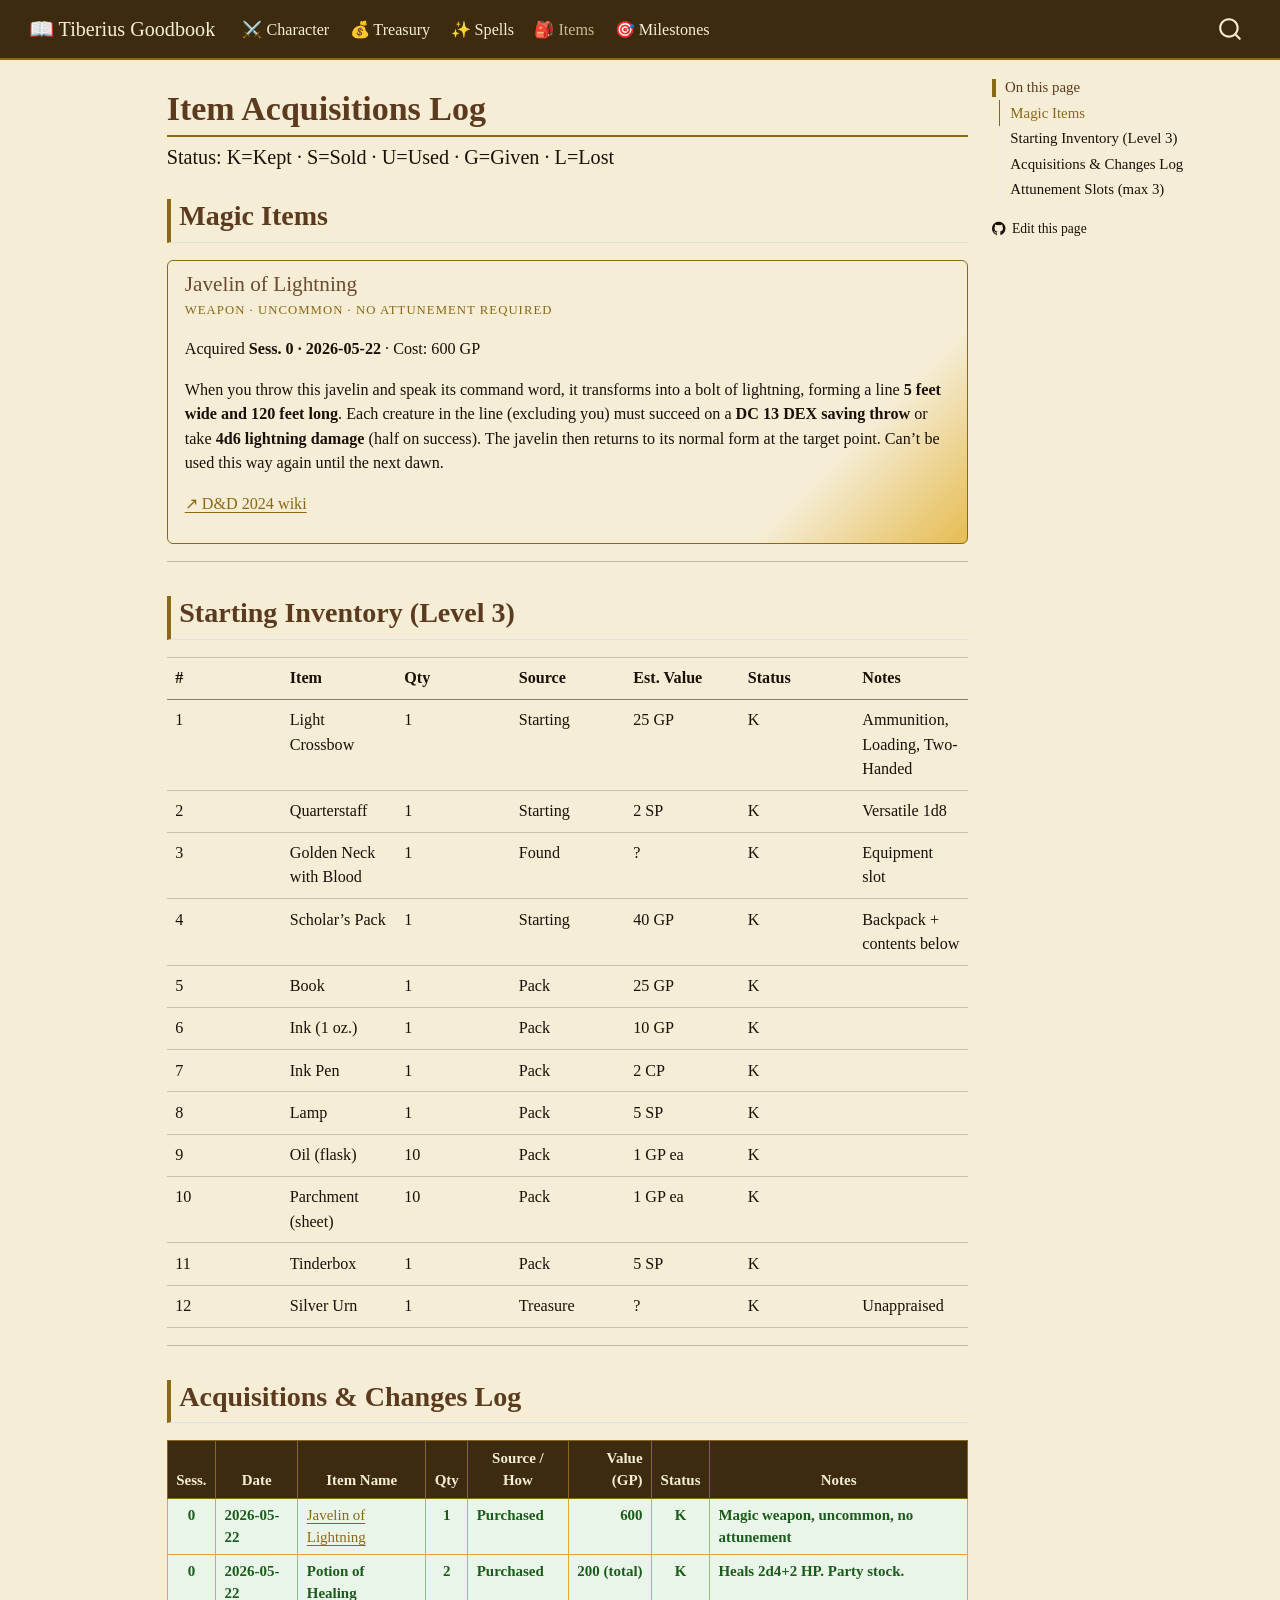
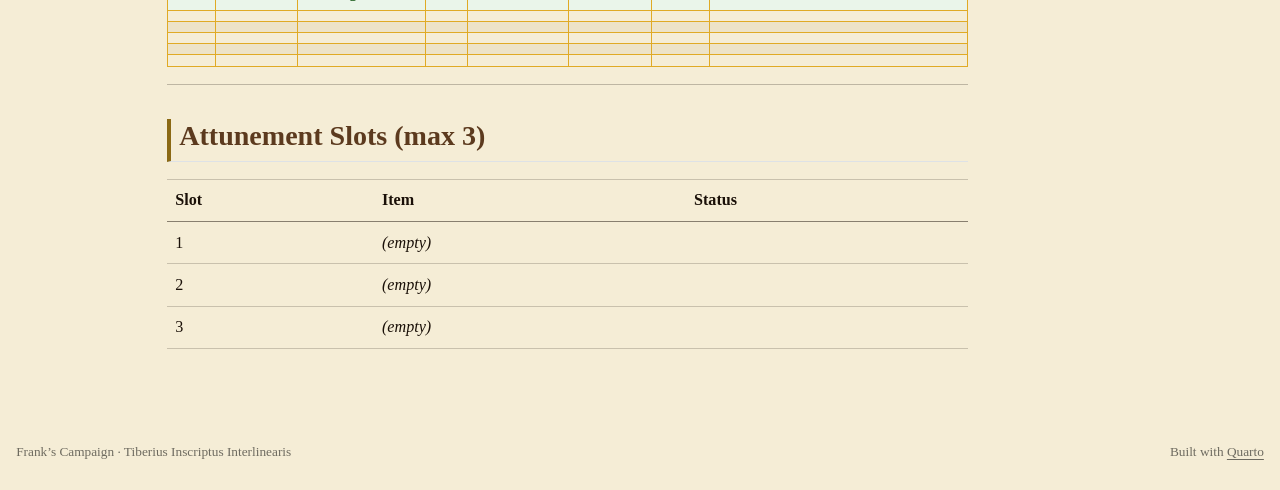
==== docs/items.html @ 7aba9ab9 "Treasury: 2x Potion of Healing (200 GP); balance 8,750 GP; fix Pages source - Add healing potions to" ====
<!DOCTYPE html>
<html xmlns="http://www.w3.org/1999/xhtml" lang="en" xml:lang="en"><head>

<meta charset="utf-8">
<meta name="generator" content="quarto-1.9.12">

<meta name="viewport" content="width=device-width, initial-scale=1.0, user-scalable=yes">


<title>Item Acquisitions Log – The Goodbook — Tiberius</title>
<style>
code{white-space: pre-wrap;}
span.smallcaps{font-variant: small-caps;}
div.columns{display: flex; gap: min(4vw, 1.5em);}
div.column{flex: auto; overflow-x: auto;}
div.hanging-indent{margin-left: 1.5em; text-indent: -1.5em;}
ul.task-list{list-style: none;}
ul.task-list li input[type="checkbox"] {
  width: 0.8em;
  margin: 0 0.8em 0.2em -1em; /* quarto-specific, see https://github.com/quarto-dev/quarto-cli/issues/4556 */ 
  vertical-align: middle;
}
</style>


<script src="site_libs/quarto-nav/quarto-nav.js"></script>
<script src="site_libs/quarto-nav/headroom.min.js"></script>
<script src="site_libs/clipboard/clipboard.min.js"></script>
<script src="site_libs/quarto-search/autocomplete.umd.js"></script>
<script src="site_libs/quarto-search/fuse.min.js"></script>
<script src="site_libs/quarto-search/quarto-search.js"></script>
<meta name="quarto:offset" content="./">
<link href="./assets/favicon.png" rel="icon" type="image/png">
<script src="site_libs/quarto-html/quarto.js" type="module"></script>
<script src="site_libs/quarto-html/tabsets/tabsets.js" type="module"></script>
<script src="site_libs/quarto-html/axe/axe-check.js" type="module"></script>
<script src="site_libs/quarto-html/popper.min.js"></script>
<script src="site_libs/quarto-html/tippy.umd.min.js"></script>
<script src="site_libs/quarto-html/anchor.min.js"></script>
<link href="site_libs/quarto-html/tippy.css" rel="stylesheet">
<link href="site_libs/quarto-html/quarto-syntax-highlighting-cdaacfc258cb6f151192107f105ac881.css" rel="stylesheet" id="quarto-text-highlighting-styles">
<script src="site_libs/bootstrap/bootstrap.min.js"></script>
<link href="site_libs/bootstrap/bootstrap-icons.css" rel="stylesheet">
<link href="site_libs/bootstrap/bootstrap-8de7a1a27fdf68f4f9417772b479f305.min.css" rel="stylesheet" append-hash="true" id="quarto-bootstrap" data-mode="light">
<script id="quarto-search-options" type="application/json">{
  "location": "navbar",
  "copy-button": false,
  "collapse-after": 3,
  "panel-placement": "end",
  "type": "overlay",
  "limit": 50,
  "keyboard-shortcut": [
    "f",
    "/",
    "s"
  ],
  "show-item-context": false,
  "language": {
    "search-no-results-text": "No results",
    "search-matching-documents-text": "matching documents",
    "search-copy-link-title": "Copy link to search",
    "search-hide-matches-text": "Hide additional matches",
    "search-more-match-text": "more match in this document",
    "search-more-matches-text": "more matches in this document",
    "search-clear-button-title": "Clear",
    "search-text-placeholder": "",
    "search-detached-cancel-button-title": "Cancel",
    "search-submit-button-title": "Submit",
    "search-label": "Search"
  }
}</script>
<style>html{ scroll-behavior: smooth; }</style>


</head>

<body class="nav-fixed quarto-light">

<div id="quarto-search-results"></div>
  <header id="quarto-header" class="headroom fixed-top">
    <nav class="navbar navbar-expand-lg " data-bs-theme="dark">
      <div class="navbar-container container-fluid">
      <div class="navbar-brand-container mx-auto">
    <a class="navbar-brand" href="./index.html">
    <span class="navbar-title">📖 Tiberius Goodbook</span>
    </a>
  </div>
            <div id="quarto-search" class="" title="Search"></div>
          <button class="navbar-toggler" type="button" data-bs-toggle="collapse" data-bs-target="#navbarCollapse" aria-controls="navbarCollapse" role="menu" aria-expanded="false" aria-label="Toggle navigation" onclick="if (window.quartoToggleHeadroom) { window.quartoToggleHeadroom(); }">
  <span class="navbar-toggler-icon"></span>
</button>
          <div class="collapse navbar-collapse" id="navbarCollapse">
            <ul class="navbar-nav navbar-nav-scroll me-auto">
  <li class="nav-item">
    <a class="nav-link" href="./index.html"> 
<span class="menu-text">⚔️ Character</span></a>
  </li>  
  <li class="nav-item">
    <a class="nav-link" href="./treasury.html"> 
<span class="menu-text">💰 Treasury</span></a>
  </li>  
  <li class="nav-item">
    <a class="nav-link" href="./spells.html"> 
<span class="menu-text">✨ Spells</span></a>
  </li>  
  <li class="nav-item">
    <a class="nav-link active" href="./items.html" aria-current="page"> 
<span class="menu-text">🎒 Items</span></a>
  </li>  
  <li class="nav-item">
    <a class="nav-link" href="./milestones.html"> 
<span class="menu-text">🎯 Milestones</span></a>
  </li>  
</ul>
          </div> <!-- /navcollapse -->
            <div class="quarto-navbar-tools">
</div>
      </div> <!-- /container-fluid -->
    </nav>
</header>
<!-- content -->
<div id="quarto-content" class="quarto-container page-columns page-rows-contents page-layout-article page-navbar">
<!-- sidebar -->
<!-- margin-sidebar -->
    <div id="quarto-margin-sidebar" class="sidebar margin-sidebar">
        <nav id="TOC" role="doc-toc" class="toc-active">
    <h2 id="toc-title">On this page</h2>
   
  <ul>
  <li><a href="#magic-items" id="toc-magic-items" class="nav-link active" data-scroll-target="#magic-items">Magic Items</a></li>
  <li><a href="#starting-inventory-level-3" id="toc-starting-inventory-level-3" class="nav-link" data-scroll-target="#starting-inventory-level-3">Starting Inventory (Level 3)</a></li>
  <li><a href="#acquisitions-changes-log" id="toc-acquisitions-changes-log" class="nav-link" data-scroll-target="#acquisitions-changes-log">Acquisitions &amp; Changes Log</a></li>
  <li><a href="#attunement-slots-max-3" id="toc-attunement-slots-max-3" class="nav-link" data-scroll-target="#attunement-slots-max-3">Attunement Slots (max 3)</a></li>
  </ul>
<div class="toc-actions"><ul><li><a href="https://github.com/chris-tonomy/Tiberius---Online-Campaign-Frank/edit/main/items.qmd" class="toc-action"><i class="bi bi-github"></i>Edit this page</a></li></ul></div></nav>
    </div>
<!-- main -->
<main class="content" id="quarto-document-content">

<header id="title-block-header" class="quarto-title-block default">
<div class="quarto-title">
<h1 class="title">Item Acquisitions Log</h1>
<p class="subtitle lead">Status: K=Kept · S=Sold · U=Used · G=Given · L=Lost</p>
</div>



<div class="quarto-title-meta">

    
  
    
  </div>
  


</header>


<section id="magic-items" class="level2">
<h2 class="anchored" data-anchor-id="magic-items">Magic Items</h2>
<section id="javelin-of-lightning" class="level4 magic-card">
<h4 class="anchored" data-anchor-id="javelin-of-lightning">Javelin of Lightning</h4>
<div class="rarity">
<p>Weapon · Uncommon · No attunement required</p>
</div>
<p>Acquired <strong>Sess. 0 · 2026-05-22</strong> · Cost: 600 GP</p>
<p>When you throw this javelin and speak its command word, it transforms into a bolt of lightning, forming a line <strong>5 feet wide and 120 feet long</strong>. Each creature in the line (excluding you) must succeed on a <strong>DC 13 DEX saving throw</strong> or take <strong>4d6 lightning damage</strong> (half on success). The javelin then returns to its normal form at the target point. Can’t be used this way again until the next dawn.</p>
<p><a href="https://dnd2024.wikidot.com/magic-item:javelin-of-lightning">↗ D&amp;D 2024 wiki</a></p>
</section>
<hr>
</section>
<section id="starting-inventory-level-3" class="level2">
<h2 class="anchored" data-anchor-id="starting-inventory-level-3">Starting Inventory (Level 3)</h2>
<table class="caption-top table">
<colgroup>
<col style="width: 14%">
<col style="width: 14%">
<col style="width: 14%">
<col style="width: 14%">
<col style="width: 14%">
<col style="width: 14%">
<col style="width: 14%">
</colgroup>
<thead>
<tr class="header">
<th>#</th>
<th>Item</th>
<th>Qty</th>
<th>Source</th>
<th>Est. Value</th>
<th>Status</th>
<th>Notes</th>
</tr>
</thead>
<tbody>
<tr class="odd">
<td>1</td>
<td>Light Crossbow</td>
<td>1</td>
<td>Starting</td>
<td>25 GP</td>
<td>K</td>
<td>Ammunition, Loading, Two-Handed</td>
</tr>
<tr class="even">
<td>2</td>
<td>Quarterstaff</td>
<td>1</td>
<td>Starting</td>
<td>2 SP</td>
<td>K</td>
<td>Versatile 1d8</td>
</tr>
<tr class="odd">
<td>3</td>
<td>Golden Neck with Blood</td>
<td>1</td>
<td>Found</td>
<td>?</td>
<td>K</td>
<td>Equipment slot</td>
</tr>
<tr class="even">
<td>4</td>
<td>Scholar’s Pack</td>
<td>1</td>
<td>Starting</td>
<td>40 GP</td>
<td>K</td>
<td>Backpack + contents below</td>
</tr>
<tr class="odd">
<td>5</td>
<td>Book</td>
<td>1</td>
<td>Pack</td>
<td>25 GP</td>
<td>K</td>
<td></td>
</tr>
<tr class="even">
<td>6</td>
<td>Ink (1 oz.)</td>
<td>1</td>
<td>Pack</td>
<td>10 GP</td>
<td>K</td>
<td></td>
</tr>
<tr class="odd">
<td>7</td>
<td>Ink Pen</td>
<td>1</td>
<td>Pack</td>
<td>2 CP</td>
<td>K</td>
<td></td>
</tr>
<tr class="even">
<td>8</td>
<td>Lamp</td>
<td>1</td>
<td>Pack</td>
<td>5 SP</td>
<td>K</td>
<td></td>
</tr>
<tr class="odd">
<td>9</td>
<td>Oil (flask)</td>
<td>10</td>
<td>Pack</td>
<td>1 GP ea</td>
<td>K</td>
<td></td>
</tr>
<tr class="even">
<td>10</td>
<td>Parchment (sheet)</td>
<td>10</td>
<td>Pack</td>
<td>1 GP ea</td>
<td>K</td>
<td></td>
</tr>
<tr class="odd">
<td>11</td>
<td>Tinderbox</td>
<td>1</td>
<td>Pack</td>
<td>5 SP</td>
<td>K</td>
<td></td>
</tr>
<tr class="even">
<td>12</td>
<td>Silver Urn</td>
<td>1</td>
<td>Treasure</td>
<td>?</td>
<td>K</td>
<td>Unappraised</td>
</tr>
</tbody>
</table>
<hr>
</section>
<section id="acquisitions-changes-log" class="level2">
<h2 class="anchored" data-anchor-id="acquisitions-changes-log">Acquisitions &amp; Changes Log</h2>
<table class="ledger caption-top table">
<thead>
<tr class="header">
<th style="text-align: center;" data-quarto-table-cell-role="th">Sess.</th>
<th data-quarto-table-cell-role="th">Date</th>
<th data-quarto-table-cell-role="th">Item Name</th>
<th style="text-align: center;" data-quarto-table-cell-role="th">Qty</th>
<th data-quarto-table-cell-role="th">Source / How</th>
<th style="text-align: right;" data-quarto-table-cell-role="th">Value (GP)</th>
<th style="text-align: center;" data-quarto-table-cell-role="th">Status</th>
<th data-quarto-table-cell-role="th">Notes</th>
</tr>
</thead>
<tbody>
<tr class="credit odd">
<td style="text-align: center;">0</td>
<td>2026-05-22</td>
<td><a href="https://dnd2024.wikidot.com/magic-item:javelin-of-lightning">Javelin of Lightning</a></td>
<td style="text-align: center;">1</td>
<td>Purchased</td>
<td style="text-align: right;">600</td>
<td style="text-align: center;">K</td>
<td>Magic weapon, uncommon, no attunement</td>
</tr>
<tr class="credit even">
<td style="text-align: center;">0</td>
<td>2026-05-22</td>
<td>Potion of Healing</td>
<td style="text-align: center;">2</td>
<td>Purchased</td>
<td style="text-align: right;">200 (total)</td>
<td style="text-align: center;">K</td>
<td>Heals 2d4+2 HP. Party stock.</td>
</tr>
<tr class="odd">
<td style="text-align: center;"></td>
<td></td>
<td></td>
<td style="text-align: center;"></td>
<td></td>
<td style="text-align: right;"></td>
<td style="text-align: center;"></td>
<td></td>
</tr>
<tr class="even">
<td style="text-align: center;"></td>
<td></td>
<td></td>
<td style="text-align: center;"></td>
<td></td>
<td style="text-align: right;"></td>
<td style="text-align: center;"></td>
<td></td>
</tr>
<tr class="odd">
<td style="text-align: center;"></td>
<td></td>
<td></td>
<td style="text-align: center;"></td>
<td></td>
<td style="text-align: right;"></td>
<td style="text-align: center;"></td>
<td></td>
</tr>
<tr class="even">
<td style="text-align: center;"></td>
<td></td>
<td></td>
<td style="text-align: center;"></td>
<td></td>
<td style="text-align: right;"></td>
<td style="text-align: center;"></td>
<td></td>
</tr>
<tr class="odd">
<td style="text-align: center;"></td>
<td></td>
<td></td>
<td style="text-align: center;"></td>
<td></td>
<td style="text-align: right;"></td>
<td style="text-align: center;"></td>
<td></td>
</tr>
</tbody>
</table>
<hr>
</section>
<section id="attunement-slots-max-3" class="level2">
<h2 class="anchored" data-anchor-id="attunement-slots-max-3">Attunement Slots (max 3)</h2>
<table class="caption-top table">
<thead>
<tr class="header">
<th>Slot</th>
<th>Item</th>
<th>Status</th>
</tr>
</thead>
<tbody>
<tr class="odd">
<td>1</td>
<td><em>(empty)</em></td>
<td></td>
</tr>
<tr class="even">
<td>2</td>
<td><em>(empty)</em></td>
<td></td>
</tr>
<tr class="odd">
<td>3</td>
<td><em>(empty)</em></td>
<td></td>
</tr>
</tbody>
</table>


</section>

</main> <!-- /main -->
<script id="quarto-html-after-body" type="application/javascript">
  window.document.addEventListener("DOMContentLoaded", function (event) {
    const icon = "";
    const anchorJS = new window.AnchorJS();
    anchorJS.options = {
      placement: 'right',
      icon: icon
    };
    anchorJS.add('.anchored');
    const isCodeAnnotation = (el) => {
      for (const clz of el.classList) {
        if (clz.startsWith('code-annotation-')) {                     
          return true;
        }
      }
      return false;
    }
    const onCopySuccess = function(e) {
      // button target
      const button = e.trigger;
      // don't keep focus
      button.blur();
      // flash "checked"
      button.classList.add('code-copy-button-checked');
      var currentTitle = button.getAttribute("title");
      button.setAttribute("title", "Copied!");
      let tooltip;
      if (window.bootstrap) {
        button.setAttribute("data-bs-toggle", "tooltip");
        button.setAttribute("data-bs-placement", "left");
        button.setAttribute("data-bs-title", "Copied!");
        tooltip = new bootstrap.Tooltip(button, 
          { trigger: "manual", 
            customClass: "code-copy-button-tooltip",
            offset: [0, -8]});
        tooltip.show();    
      }
      setTimeout(function() {
        if (tooltip) {
          tooltip.hide();
          button.removeAttribute("data-bs-title");
          button.removeAttribute("data-bs-toggle");
          button.removeAttribute("data-bs-placement");
        }
        button.setAttribute("title", currentTitle);
        button.classList.remove('code-copy-button-checked');
      }, 1000);
      // clear code selection
      e.clearSelection();
    }
    const getTextToCopy = function(trigger) {
      const outerScaffold = trigger.parentElement.cloneNode(true);
      const codeEl = outerScaffold.querySelector('code');
      for (const childEl of codeEl.children) {
        if (isCodeAnnotation(childEl)) {
          childEl.remove();
        }
      }
      return codeEl.innerText;
    }
    const clipboard = new window.ClipboardJS('.code-copy-button:not([data-in-quarto-modal])', {
      text: getTextToCopy
    });
    clipboard.on('success', onCopySuccess);
    if (window.document.getElementById('quarto-embedded-source-code-modal')) {
      const clipboardModal = new window.ClipboardJS('.code-copy-button[data-in-quarto-modal]', {
        text: getTextToCopy,
        container: window.document.getElementById('quarto-embedded-source-code-modal')
      });
      clipboardModal.on('success', onCopySuccess);
    }
      var localhostRegex = new RegExp(/^(?:http|https):\/\/localhost\:?[0-9]*\//);
      var mailtoRegex = new RegExp(/^mailto:/);
        var filterRegex = new RegExp('/' + window.location.host + '/');
      var isInternal = (href) => {
          return filterRegex.test(href) || localhostRegex.test(href) || mailtoRegex.test(href);
      }
      // Inspect non-navigation links and adorn them if external
     var links = window.document.querySelectorAll('a[href]:not(.nav-link):not(.navbar-brand):not(.toc-action):not(.sidebar-link):not(.sidebar-item-toggle):not(.pagination-link):not(.no-external):not([aria-hidden]):not(.dropdown-item):not(.quarto-navigation-tool):not(.about-link)');
      for (var i=0; i<links.length; i++) {
        const link = links[i];
        if (!isInternal(link.href)) {
          // undo the damage that might have been done by quarto-nav.js in the case of
          // links that we want to consider external
          if (link.dataset.originalHref !== undefined) {
            link.href = link.dataset.originalHref;
          }
        }
      }
    function tippyHover(el, contentFn, onTriggerFn, onUntriggerFn) {
      const config = {
        allowHTML: true,
        maxWidth: 500,
        delay: 100,
        arrow: false,
        appendTo: function(el) {
            return el.parentElement;
        },
        interactive: true,
        interactiveBorder: 10,
        theme: 'quarto',
        placement: 'bottom-start',
      };
      if (contentFn) {
        config.content = contentFn;
      }
      if (onTriggerFn) {
        config.onTrigger = onTriggerFn;
      }
      if (onUntriggerFn) {
        config.onUntrigger = onUntriggerFn;
      }
      window.tippy(el, config); 
    }
    const noterefs = window.document.querySelectorAll('a[role="doc-noteref"]');
    for (var i=0; i<noterefs.length; i++) {
      const ref = noterefs[i];
      tippyHover(ref, function() {
        // use id or data attribute instead here
        let href = ref.getAttribute('data-footnote-href') || ref.getAttribute('href');
        try { href = new URL(href).hash; } catch {}
        const id = href.replace(/^#\/?/, "");
        const note = window.document.getElementById(id);
        if (note) {
          return note.innerHTML;
        } else {
          return "";
        }
      });
    }
    const xrefs = window.document.querySelectorAll('a.quarto-xref');
    const processXRef = (id, note) => {
      // Strip column container classes
      const stripColumnClz = (el) => {
        el.classList.remove("page-full", "page-columns");
        if (el.children) {
          for (const child of el.children) {
            stripColumnClz(child);
          }
        }
      }
      stripColumnClz(note)
      if (id === null || id.startsWith('sec-')) {
        // Special case sections, only their first couple elements
        const container = document.createElement("div");
        if (note.children && note.children.length > 2) {
          container.appendChild(note.children[0].cloneNode(true));
          for (let i = 1; i < note.children.length; i++) {
            const child = note.children[i];
            if (child.tagName === "P" && child.innerText === "") {
              continue;
            } else {
              container.appendChild(child.cloneNode(true));
              break;
            }
          }
          if (window.Quarto?.typesetMath) {
            window.Quarto.typesetMath(container);
          }
          return container.innerHTML
        } else {
          if (window.Quarto?.typesetMath) {
            window.Quarto.typesetMath(note);
          }
          return note.innerHTML;
        }
      } else {
        // Remove any anchor links if they are present
        const anchorLink = note.querySelector('a.anchorjs-link');
        if (anchorLink) {
          anchorLink.remove();
        }
        if (window.Quarto?.typesetMath) {
          window.Quarto.typesetMath(note);
        }
        if (note.classList.contains("callout")) {
          return note.outerHTML;
        } else {
          return note.innerHTML;
        }
      }
    }
    for (var i=0; i<xrefs.length; i++) {
      const xref = xrefs[i];
      tippyHover(xref, undefined, function(instance) {
        instance.disable();
        let url = xref.getAttribute('href');
        let hash = undefined; 
        if (url.startsWith('#')) {
          hash = url;
        } else {
          try { hash = new URL(url).hash; } catch {}
        }
        if (hash) {
          const id = hash.replace(/^#\/?/, "");
          const note = window.document.getElementById(id);
          if (note !== null) {
            try {
              const html = processXRef(id, note.cloneNode(true));
              instance.setContent(html);
            } finally {
              instance.enable();
              instance.show();
            }
          } else {
            // See if we can fetch this
            fetch(url.split('#')[0])
            .then(res => res.text())
            .then(html => {
              const parser = new DOMParser();
              const htmlDoc = parser.parseFromString(html, "text/html");
              const note = htmlDoc.getElementById(id);
              if (note !== null) {
                const html = processXRef(id, note);
                instance.setContent(html);
              } 
            }).finally(() => {
              instance.enable();
              instance.show();
            });
          }
        } else {
          // See if we can fetch a full url (with no hash to target)
          // This is a special case and we should probably do some content thinning / targeting
          fetch(url)
          .then(res => res.text())
          .then(html => {
            const parser = new DOMParser();
            const htmlDoc = parser.parseFromString(html, "text/html");
            const note = htmlDoc.querySelector('main.content');
            if (note !== null) {
              // This should only happen for chapter cross references
              // (since there is no id in the URL)
              // remove the first header
              if (note.children.length > 0 && note.children[0].tagName === "HEADER") {
                note.children[0].remove();
              }
              const html = processXRef(null, note);
              instance.setContent(html);
            } 
          }).finally(() => {
            instance.enable();
            instance.show();
          });
        }
      }, function(instance) {
      });
    }
        let selectedAnnoteEl;
        const selectorForAnnotation = ( cell, annotation) => {
          let cellAttr = 'data-code-cell="' + cell + '"';
          let lineAttr = 'data-code-annotation="' +  annotation + '"';
          const selector = 'span[' + cellAttr + '][' + lineAttr + ']';
          return selector;
        }
        const selectCodeLines = (annoteEl) => {
          const doc = window.document;
          const targetCell = annoteEl.getAttribute("data-target-cell");
          const targetAnnotation = annoteEl.getAttribute("data-target-annotation");
          const annoteSpan = window.document.querySelector(selectorForAnnotation(targetCell, targetAnnotation));
          const lines = annoteSpan.getAttribute("data-code-lines").split(",");
          const lineIds = lines.map((line) => {
            return targetCell + "-" + line;
          })
          let top = null;
          let height = null;
          let parent = null;
          if (lineIds.length > 0) {
              //compute the position of the single el (top and bottom and make a div)
              const el = window.document.getElementById(lineIds[0]);
              top = el.offsetTop;
              height = el.offsetHeight;
              parent = el.parentElement.parentElement;
            if (lineIds.length > 1) {
              const lastEl = window.document.getElementById(lineIds[lineIds.length - 1]);
              const bottom = lastEl.offsetTop + lastEl.offsetHeight;
              height = bottom - top;
            }
            if (top !== null && height !== null && parent !== null) {
              // cook up a div (if necessary) and position it 
              let div = window.document.getElementById("code-annotation-line-highlight");
              if (div === null) {
                div = window.document.createElement("div");
                div.setAttribute("id", "code-annotation-line-highlight");
                div.style.position = 'absolute';
                parent.appendChild(div);
              }
              div.style.top = top - 2 + "px";
              div.style.height = height + 4 + "px";
              div.style.left = 0;
              let gutterDiv = window.document.getElementById("code-annotation-line-highlight-gutter");
              if (gutterDiv === null) {
                gutterDiv = window.document.createElement("div");
                gutterDiv.setAttribute("id", "code-annotation-line-highlight-gutter");
                gutterDiv.style.position = 'absolute';
                const codeCell = window.document.getElementById(targetCell);
                const gutter = codeCell.querySelector('.code-annotation-gutter');
                gutter.appendChild(gutterDiv);
              }
              gutterDiv.style.top = top - 2 + "px";
              gutterDiv.style.height = height + 4 + "px";
            }
            selectedAnnoteEl = annoteEl;
          }
        };
        const unselectCodeLines = () => {
          const elementsIds = ["code-annotation-line-highlight", "code-annotation-line-highlight-gutter"];
          elementsIds.forEach((elId) => {
            const div = window.document.getElementById(elId);
            if (div) {
              div.remove();
            }
          });
          selectedAnnoteEl = undefined;
        };
          // Handle positioning of the toggle
      window.addEventListener(
        "resize",
        throttle(() => {
          elRect = undefined;
          if (selectedAnnoteEl) {
            selectCodeLines(selectedAnnoteEl);
          }
        }, 10)
      );
      function throttle(fn, ms) {
      let throttle = false;
      let timer;
        return (...args) => {
          if(!throttle) { // first call gets through
              fn.apply(this, args);
              throttle = true;
          } else { // all the others get throttled
              if(timer) clearTimeout(timer); // cancel #2
              timer = setTimeout(() => {
                fn.apply(this, args);
                timer = throttle = false;
              }, ms);
          }
        };
      }
        // Attach click handler to the DT
        const annoteDls = window.document.querySelectorAll('dt[data-target-cell]');
        for (const annoteDlNode of annoteDls) {
          annoteDlNode.addEventListener('click', (event) => {
            const clickedEl = event.target;
            if (clickedEl !== selectedAnnoteEl) {
              unselectCodeLines();
              const activeEl = window.document.querySelector('dt[data-target-cell].code-annotation-active');
              if (activeEl) {
                activeEl.classList.remove('code-annotation-active');
              }
              selectCodeLines(clickedEl);
              clickedEl.classList.add('code-annotation-active');
            } else {
              // Unselect the line
              unselectCodeLines();
              clickedEl.classList.remove('code-annotation-active');
            }
          });
        }
    const findCites = (el) => {
      const parentEl = el.parentElement;
      if (parentEl) {
        const cites = parentEl.dataset.cites;
        if (cites) {
          return {
            el,
            cites: cites.split(' ')
          };
        } else {
          return findCites(el.parentElement)
        }
      } else {
        return undefined;
      }
    };
    var bibliorefs = window.document.querySelectorAll('a[role="doc-biblioref"]');
    for (var i=0; i<bibliorefs.length; i++) {
      const ref = bibliorefs[i];
      const citeInfo = findCites(ref);
      if (citeInfo) {
        tippyHover(citeInfo.el, function() {
          var popup = window.document.createElement('div');
          citeInfo.cites.forEach(function(cite) {
            var citeDiv = window.document.createElement('div');
            citeDiv.classList.add('hanging-indent');
            citeDiv.classList.add('csl-entry');
            var biblioDiv = window.document.getElementById('ref-' + cite);
            if (biblioDiv) {
              citeDiv.innerHTML = biblioDiv.innerHTML;
            }
            popup.appendChild(citeDiv);
          });
          return popup.innerHTML;
        });
      }
    }
  });
  </script>
</div> <!-- /content -->
<footer class="footer">
  <div class="nav-footer">
    <div class="nav-footer-left">
<p>Frank’s Campaign · Tiberius Inscriptus Interlinearis</p>
</div>   
    <div class="nav-footer-center">
      &nbsp;
    <div class="toc-actions d-sm-block d-md-none"><ul><li><a href="https://github.com/chris-tonomy/Tiberius---Online-Campaign-Frank/edit/main/items.qmd" class="toc-action"><i class="bi bi-github"></i>Edit this page</a></li></ul></div></div>
    <div class="nav-footer-right">
<p>Built with <a href="https://quarto.org">Quarto</a></p>
</div>
  </div>
</footer>




<script src="site_libs/quarto-html/zenscroll-min.js"></script>
</body></html>
---- docs/site_libs/quarto-html/tippy.css ----
.tippy-box[data-animation=fade][data-state=hidden]{opacity:0}[data-tippy-root]{max-width:calc(100vw - 10px)}.tippy-box{position:relative;background-color:#333;color:#fff;border-radius:4px;font-size:14px;line-height:1.4;white-space:normal;outline:0;transition-property:transform,visibility,opacity}.tippy-box[data-placement^=top]>.tippy-arrow{bottom:0}.tippy-box[data-placement^=top]>.tippy-arrow:before{bottom:-7px;left:0;border-width:8px 8px 0;border-top-color:initial;transform-origin:center top}.tippy-box[data-placement^=bottom]>.tippy-arrow{top:0}.tippy-box[data-placement^=bottom]>.tippy-arrow:before{top:-7px;left:0;border-width:0 8px 8px;border-bottom-color:initial;transform-origin:center bottom}.tippy-box[data-placement^=left]>.tippy-arrow{right:0}.tippy-box[data-placement^=left]>.tippy-arrow:before{border-width:8px 0 8px 8px;border-left-color:initial;right:-7px;transform-origin:center left}.tippy-box[data-placement^=right]>.tippy-arrow{left:0}.tippy-box[data-placement^=right]>.tippy-arrow:before{left:-7px;border-width:8px 8px 8px 0;border-right-color:initial;transform-origin:center right}.tippy-box[data-inertia][data-state=visible]{transition-timing-function:cubic-bezier(.54,1.5,.38,1.11)}.tippy-arrow{width:16px;height:16px;color:#333}.tippy-arrow:before{content:"";position:absolute;border-color:transparent;border-style:solid}.tippy-content{position:relative;padding:5px 9px;z-index:1}
---- docs/site_libs/quarto-html/quarto-syntax-highlighting-cdaacfc258cb6f151192107f105ac881.css ----
/* quarto syntax highlight colors */
:root {
  --quarto-hl-ot-color: #003B4F;
  --quarto-hl-at-color: #657422;
  --quarto-hl-ss-color: #20794D;
  --quarto-hl-an-color: #5E5E5E;
  --quarto-hl-fu-color: #4758AB;
  --quarto-hl-st-color: #20794D;
  --quarto-hl-cf-color: #003B4F;
  --quarto-hl-op-color: #5E5E5E;
  --quarto-hl-er-color: #AD0000;
  --quarto-hl-bn-color: #AD0000;
  --quarto-hl-al-color: #AD0000;
  --quarto-hl-va-color: #111111;
  --quarto-hl-bu-color: inherit;
  --quarto-hl-ex-color: inherit;
  --quarto-hl-pp-color: #AD0000;
  --quarto-hl-in-color: #5E5E5E;
  --quarto-hl-vs-color: #20794D;
  --quarto-hl-wa-color: #5E5E5E;
  --quarto-hl-do-color: #5E5E5E;
  --quarto-hl-im-color: #00769E;
  --quarto-hl-ch-color: #20794D;
  --quarto-hl-dt-color: #AD0000;
  --quarto-hl-fl-color: #AD0000;
  --quarto-hl-co-color: #5E5E5E;
  --quarto-hl-cv-color: #5E5E5E;
  --quarto-hl-cn-color: #8f5902;
  --quarto-hl-sc-color: #5E5E5E;
  --quarto-hl-dv-color: #AD0000;
  --quarto-hl-kw-color: #003B4F;
}

/* other quarto variables */
:root {
  --quarto-font-monospace: SFMono-Regular, Menlo, Monaco, Consolas, "Liberation Mono", "Courier New", monospace;
}

/* syntax highlight based on Pandoc's rules */
pre > code.sourceCode > span {
  color: #003B4F;
}

code.sourceCode > span {
  color: #003B4F;
}

div.sourceCode,
div.sourceCode pre.sourceCode {
  color: #003B4F;
}

/* Normal */
code span {
  color: #003B4F;
}

/* Alert */
code span.al {
  color: #AD0000;
  font-style: inherit;
}

/* Annotation */
code span.an {
  color: #5E5E5E;
  font-style: inherit;
}

/* Attribute */
code span.at {
  color: #657422;
  font-style: inherit;
}

/* BaseN */
code span.bn {
  color: #AD0000;
  font-style: inherit;
}

/* BuiltIn */
code span.bu {
  font-style: inherit;
}

/* ControlFlow */
code span.cf {
  color: #003B4F;
  font-weight: bold;
  font-style: inherit;
}

/* Char */
code span.ch {
  color: #20794D;
  font-style: inherit;
}

/* Constant */
code span.cn {
  color: #8f5902;
  font-style: inherit;
}

/* Comment */
code span.co {
  color: #5E5E5E;
  font-style: inherit;
}

/* CommentVar */
code span.cv {
  color: #5E5E5E;
  font-style: italic;
}

/* Documentation */
code span.do {
  color: #5E5E5E;
  font-style: italic;
}

/* DataType */
code span.dt {
  color: #AD0000;
  font-style: inherit;
}

/* DecVal */
code span.dv {
  color: #AD0000;
  font-style: inherit;
}

/* Error */
code span.er {
  color: #AD0000;
  font-style: inherit;
}

/* Extension */
code span.ex {
  font-style: inherit;
}

/* Float */
code span.fl {
  color: #AD0000;
  font-style: inherit;
}

/* Function */
code span.fu {
  color: #4758AB;
  font-style: inherit;
}

/* Import */
code span.im {
  color: #00769E;
  font-style: inherit;
}

/* Information */
code span.in {
  color: #5E5E5E;
  font-style: inherit;
}

/* Keyword */
code span.kw {
  color: #003B4F;
  font-weight: bold;
  font-style: inherit;
}

/* Operator */
code span.op {
  color: #5E5E5E;
  font-style: inherit;
}

/* Other */
code span.ot {
  color: #003B4F;
  font-style: inherit;
}

/* Preprocessor */
code span.pp {
  color: #AD0000;
  font-style: inherit;
}

/* SpecialChar */
code span.sc {
  color: #5E5E5E;
  font-style: inherit;
}

/* SpecialString */
code span.ss {
  color: #20794D;
  font-style: inherit;
}

/* String */
code span.st {
  color: #20794D;
  font-style: inherit;
}

/* Variable */
code span.va {
  color: #111111;
  font-style: inherit;
}

/* VerbatimString */
code span.vs {
  color: #20794D;
  font-style: inherit;
}

/* Warning */
code span.wa {
  color: #5E5E5E;
  font-style: italic;
}

.prevent-inlining {
  content: "</";
}

/*# sourceMappingURL=406ff813e661147602d96cdd15110cd7.css.map */
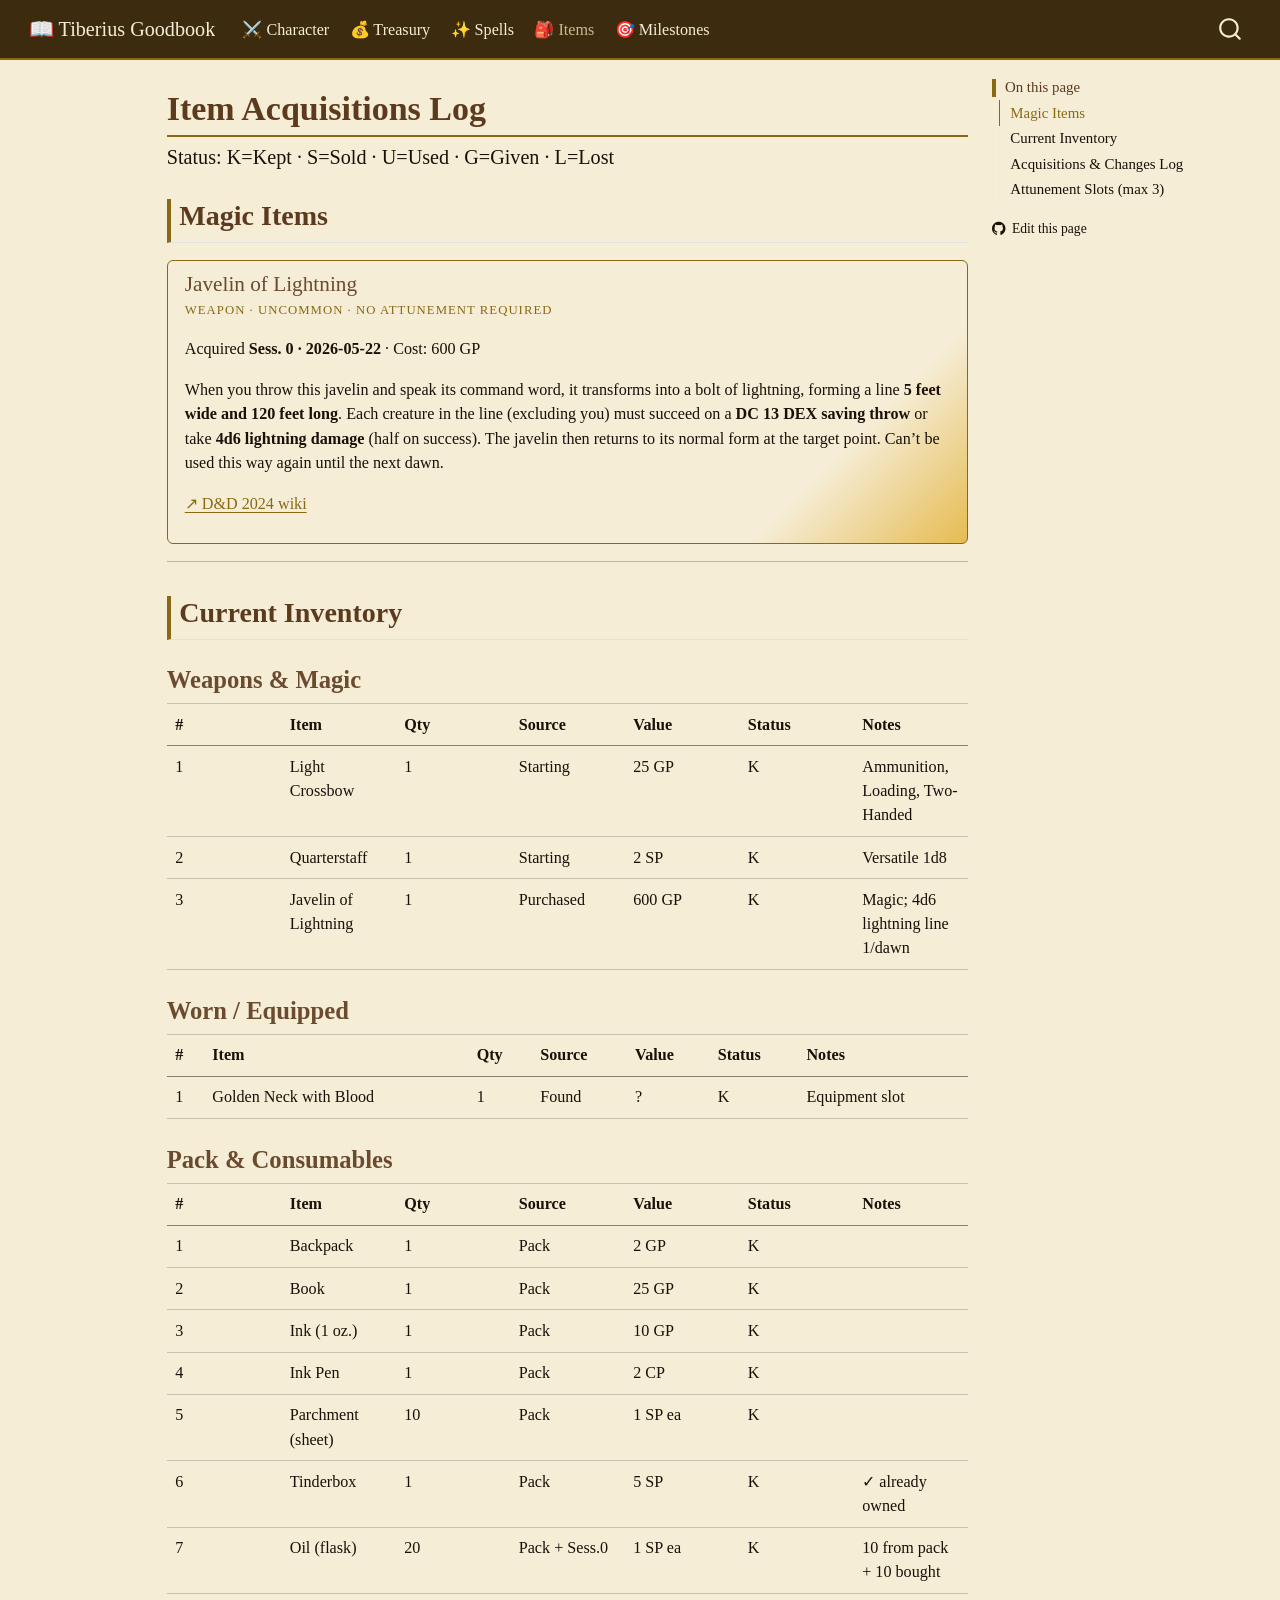
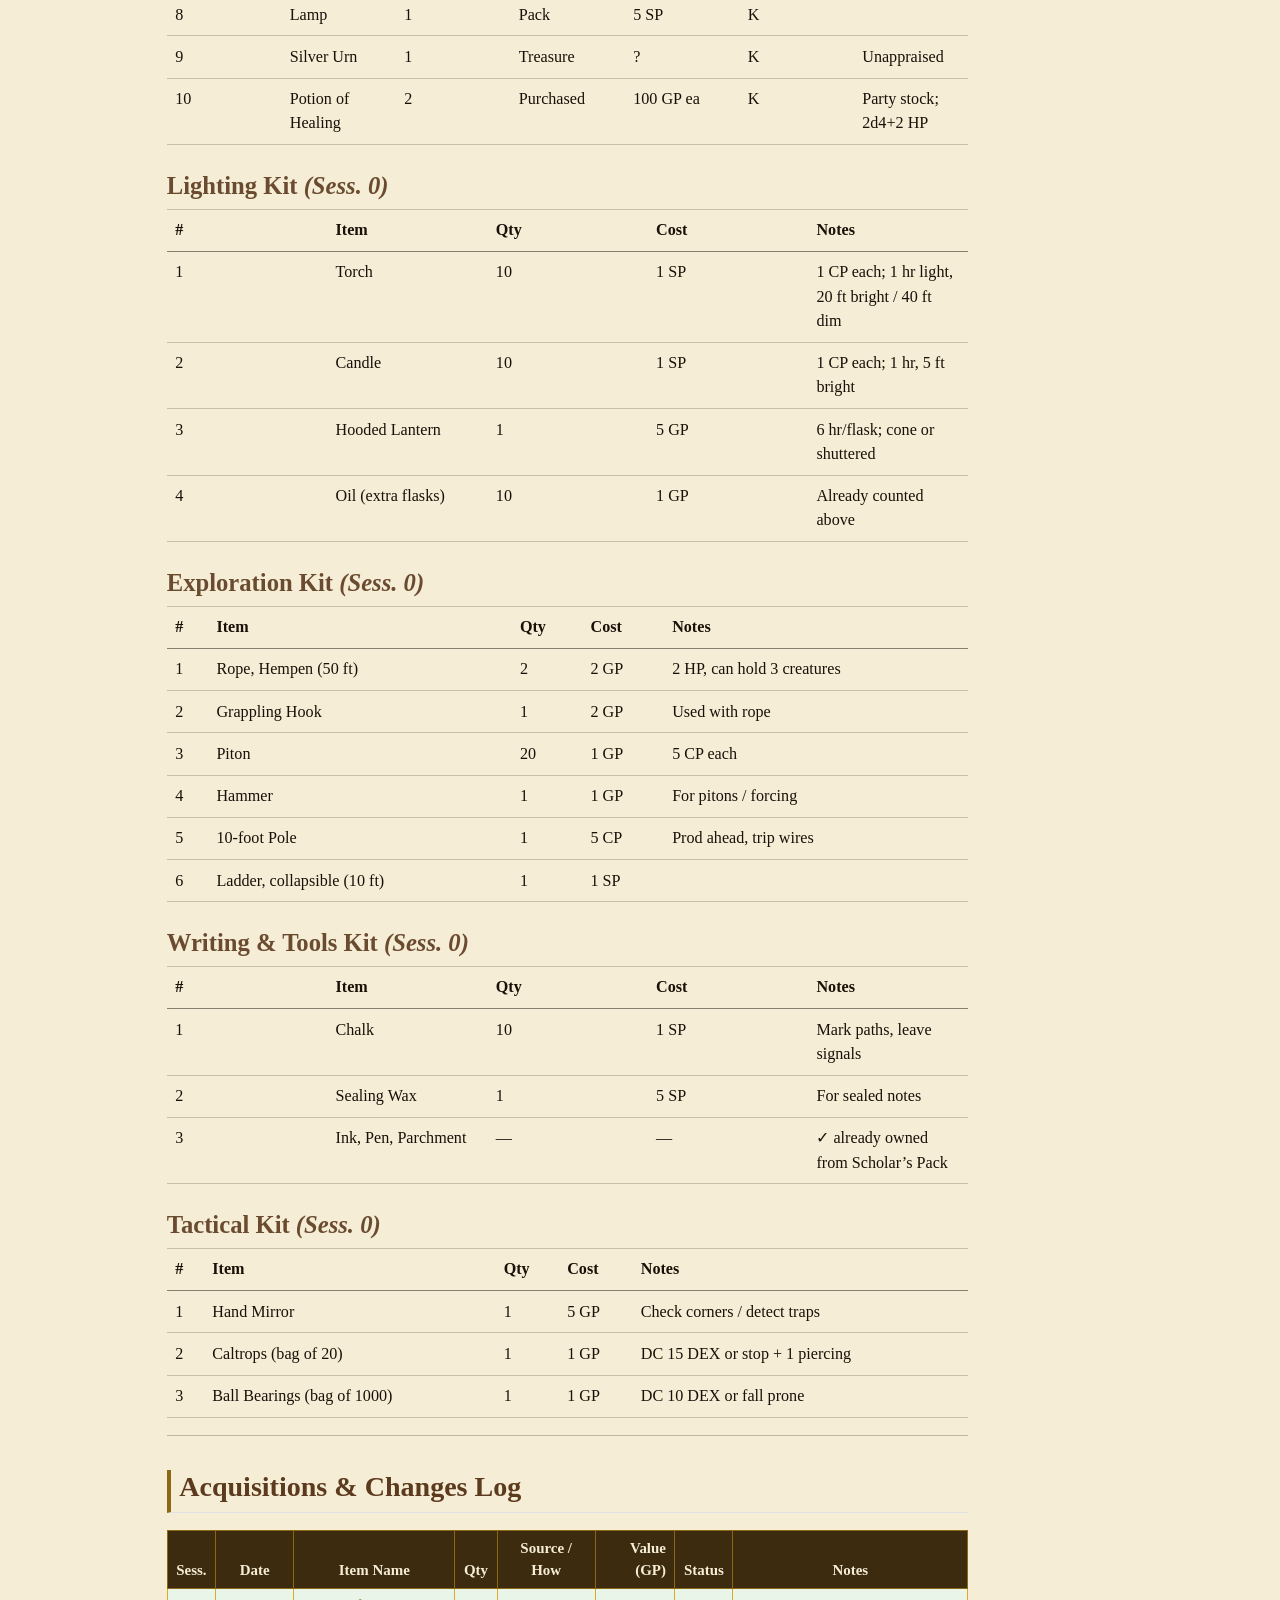
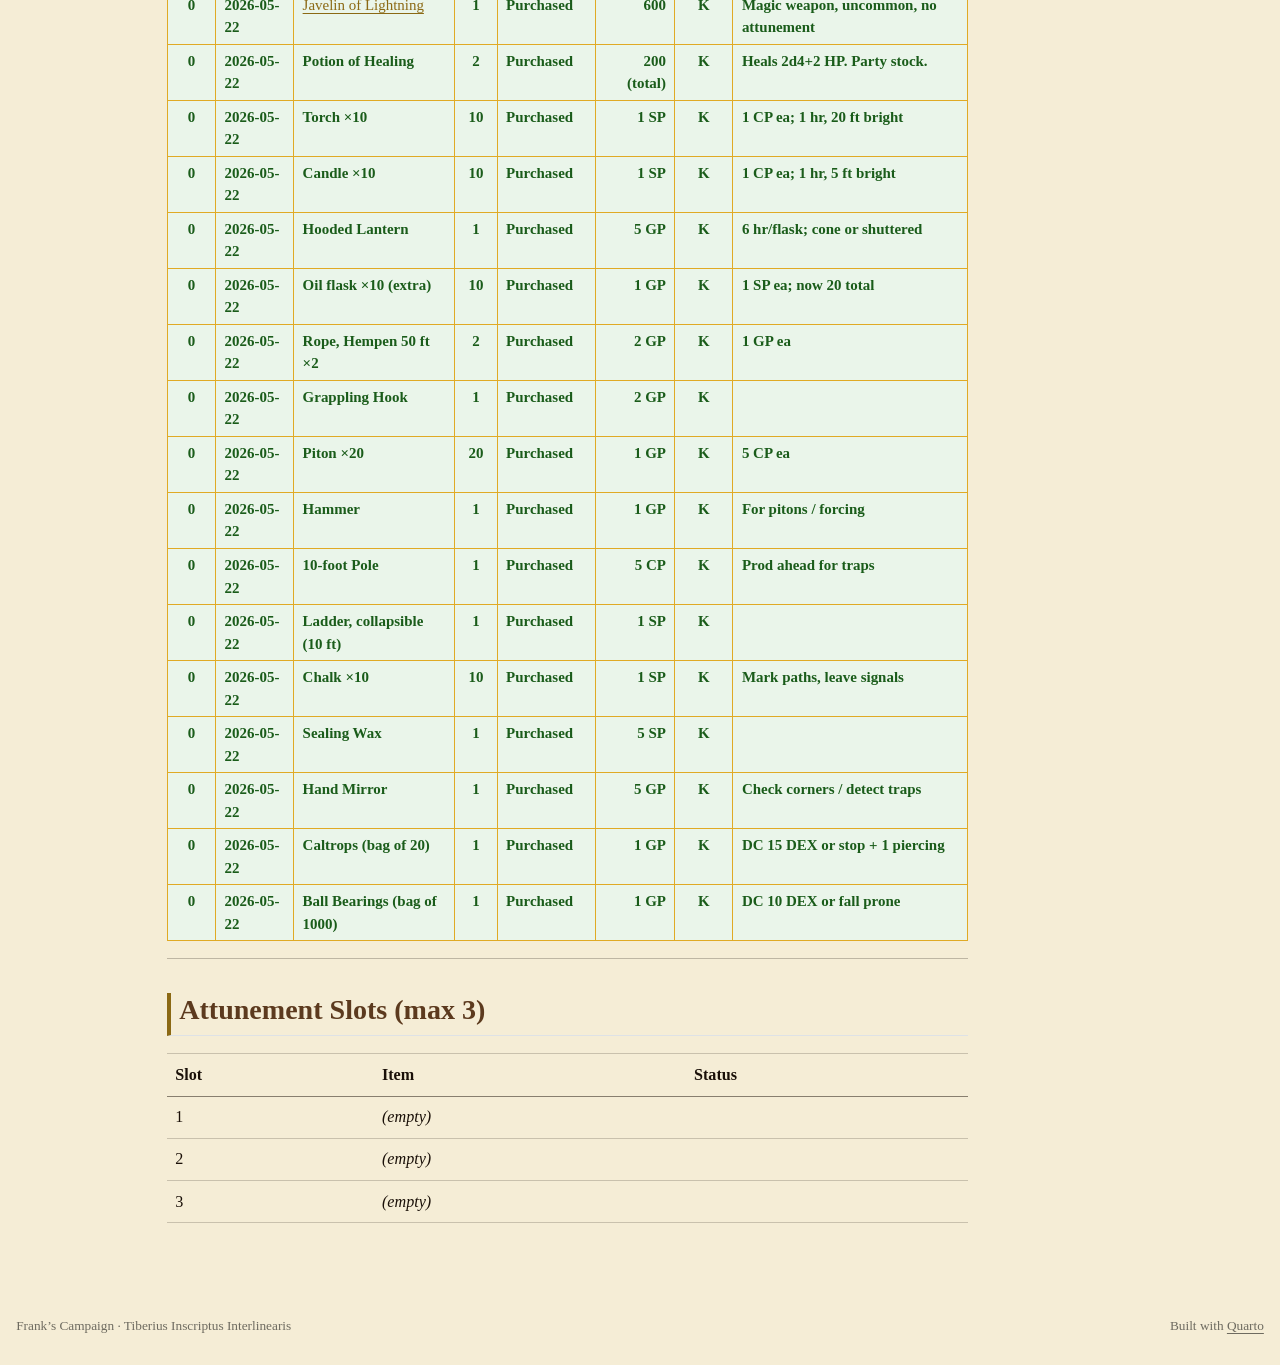
==== commit 19a82bbc: "Sess. 0: full adventuring kit purchase (~21 GP); balance 8,729 GP Lighting kit: torches x10, candles" ====
--- a/docs/items.html
+++ b/docs/items.html
@@ -128,7 +128,16 @@
    
   <ul>
   <li><a href="#magic-items" id="toc-magic-items" class="nav-link active" data-scroll-target="#magic-items">Magic Items</a></li>
-  <li><a href="#starting-inventory-level-3" id="toc-starting-inventory-level-3" class="nav-link" data-scroll-target="#starting-inventory-level-3">Starting Inventory (Level 3)</a></li>
+  <li><a href="#current-inventory" id="toc-current-inventory" class="nav-link" data-scroll-target="#current-inventory">Current Inventory</a>
+  <ul class="collapse">
+  <li><a href="#weapons-magic" id="toc-weapons-magic" class="nav-link" data-scroll-target="#weapons-magic">Weapons &amp; Magic</a></li>
+  <li><a href="#worn-equipped" id="toc-worn-equipped" class="nav-link" data-scroll-target="#worn-equipped">Worn / Equipped</a></li>
+  <li><a href="#pack-consumables" id="toc-pack-consumables" class="nav-link" data-scroll-target="#pack-consumables">Pack &amp; Consumables</a></li>
+  <li><a href="#lighting-kit-sess.-0" id="toc-lighting-kit-sess.-0" class="nav-link" data-scroll-target="#lighting-kit-sess.-0">Lighting Kit <em>(Sess. 0)</em></a></li>
+  <li><a href="#exploration-kit-sess.-0" id="toc-exploration-kit-sess.-0" class="nav-link" data-scroll-target="#exploration-kit-sess.-0">Exploration Kit <em>(Sess. 0)</em></a></li>
+  <li><a href="#writing-tools-kit-sess.-0" id="toc-writing-tools-kit-sess.-0" class="nav-link" data-scroll-target="#writing-tools-kit-sess.-0">Writing &amp; Tools Kit <em>(Sess. 0)</em></a></li>
+  <li><a href="#tactical-kit-sess.-0" id="toc-tactical-kit-sess.-0" class="nav-link" data-scroll-target="#tactical-kit-sess.-0">Tactical Kit <em>(Sess. 0)</em></a></li>
+  </ul></li>
   <li><a href="#acquisitions-changes-log" id="toc-acquisitions-changes-log" class="nav-link" data-scroll-target="#acquisitions-changes-log">Acquisitions &amp; Changes Log</a></li>
   <li><a href="#attunement-slots-max-3" id="toc-attunement-slots-max-3" class="nav-link" data-scroll-target="#attunement-slots-max-3">Attunement Slots (max 3)</a></li>
   </ul>
@@ -170,8 +179,10 @@
 </section>
 <hr>
 </section>
-<section id="starting-inventory-level-3" class="level2">
-<h2 class="anchored" data-anchor-id="starting-inventory-level-3">Starting Inventory (Level 3)</h2>
+<section id="current-inventory" class="level2">
+<h2 class="anchored" data-anchor-id="current-inventory">Current Inventory</h2>
+<section id="weapons-magic" class="level3">
+<h3 class="anchored" data-anchor-id="weapons-magic">Weapons &amp; Magic</h3>
 <table class="caption-top table">
 <colgroup>
 <col style="width: 14%">
@@ -188,7 +199,7 @@
 <th>Item</th>
 <th>Qty</th>
 <th>Source</th>
-<th>Est. Value</th>
+<th>Value</th>
 <th>Status</th>
 <th>Notes</th>
 </tr>
@@ -214,6 +225,33 @@
 </tr>
 <tr class="odd">
 <td>3</td>
+<td>Javelin of Lightning</td>
+<td>1</td>
+<td>Purchased</td>
+<td>600 GP</td>
+<td>K</td>
+<td>Magic; 4d6 lightning line 1/dawn</td>
+</tr>
+</tbody>
+</table>
+</section>
+<section id="worn-equipped" class="level3">
+<h3 class="anchored" data-anchor-id="worn-equipped">Worn / Equipped</h3>
+<table class="caption-top table">
+<thead>
+<tr class="header">
+<th>#</th>
+<th>Item</th>
+<th>Qty</th>
+<th>Source</th>
+<th>Value</th>
+<th>Status</th>
+<th>Notes</th>
+</tr>
+</thead>
+<tbody>
+<tr class="odd">
+<td>1</td>
 <td>Golden Neck with Blood</td>
 <td>1</td>
 <td>Found</td>
@@ -221,17 +259,44 @@
 <td>K</td>
 <td>Equipment slot</td>
 </tr>
-<tr class="even">
-<td>4</td>
-<td>Scholar’s Pack</td>
-<td>1</td>
-<td>Starting</td>
-<td>40 GP</td>
-<td>K</td>
-<td>Backpack + contents below</td>
-</tr>
-<tr class="odd">
-<td>5</td>
+</tbody>
+</table>
+</section>
+<section id="pack-consumables" class="level3">
+<h3 class="anchored" data-anchor-id="pack-consumables">Pack &amp; Consumables</h3>
+<table class="caption-top table">
+<colgroup>
+<col style="width: 14%">
+<col style="width: 14%">
+<col style="width: 14%">
+<col style="width: 14%">
+<col style="width: 14%">
+<col style="width: 14%">
+<col style="width: 14%">
+</colgroup>
+<thead>
+<tr class="header">
+<th>#</th>
+<th>Item</th>
+<th>Qty</th>
+<th>Source</th>
+<th>Value</th>
+<th>Status</th>
+<th>Notes</th>
+</tr>
+</thead>
+<tbody>
+<tr class="odd">
+<td>1</td>
+<td>Backpack</td>
+<td>1</td>
+<td>Pack</td>
+<td>2 GP</td>
+<td>K</td>
+<td></td>
+</tr>
+<tr class="even">
+<td>2</td>
 <td>Book</td>
 <td>1</td>
 <td>Pack</td>
@@ -239,8 +304,8 @@
 <td>K</td>
 <td></td>
 </tr>
-<tr class="even">
-<td>6</td>
+<tr class="odd">
+<td>3</td>
 <td>Ink (1 oz.)</td>
 <td>1</td>
 <td>Pack</td>
@@ -248,8 +313,8 @@
 <td>K</td>
 <td></td>
 </tr>
-<tr class="odd">
-<td>7</td>
+<tr class="even">
+<td>4</td>
 <td>Ink Pen</td>
 <td>1</td>
 <td>Pack</td>
@@ -257,54 +322,254 @@
 <td>K</td>
 <td></td>
 </tr>
-<tr class="even">
-<td>8</td>
-<td>Lamp</td>
-<td>1</td>
-<td>Pack</td>
-<td>5 SP</td>
-<td>K</td>
-<td></td>
-</tr>
-<tr class="odd">
-<td>9</td>
-<td>Oil (flask)</td>
-<td>10</td>
-<td>Pack</td>
-<td>1 GP ea</td>
-<td>K</td>
-<td></td>
-</tr>
-<tr class="even">
-<td>10</td>
+<tr class="odd">
+<td>5</td>
 <td>Parchment (sheet)</td>
 <td>10</td>
 <td>Pack</td>
-<td>1 GP ea</td>
+<td>1 SP ea</td>
 <td>K</td>
 <td></td>
 </tr>
-<tr class="odd">
-<td>11</td>
+<tr class="even">
+<td>6</td>
 <td>Tinderbox</td>
 <td>1</td>
 <td>Pack</td>
 <td>5 SP</td>
 <td>K</td>
+<td>✓ already owned</td>
+</tr>
+<tr class="odd">
+<td>7</td>
+<td>Oil (flask)</td>
+<td>20</td>
+<td>Pack + Sess.0</td>
+<td>1 SP ea</td>
+<td>K</td>
+<td>10 from pack + 10 bought</td>
+</tr>
+<tr class="even">
+<td>8</td>
+<td>Lamp</td>
+<td>1</td>
+<td>Pack</td>
+<td>5 SP</td>
+<td>K</td>
 <td></td>
 </tr>
-<tr class="even">
-<td>12</td>
+<tr class="odd">
+<td>9</td>
 <td>Silver Urn</td>
 <td>1</td>
 <td>Treasure</td>
 <td>?</td>
 <td>K</td>
 <td>Unappraised</td>
+</tr>
+<tr class="even">
+<td>10</td>
+<td>Potion of Healing</td>
+<td>2</td>
+<td>Purchased</td>
+<td>100 GP ea</td>
+<td>K</td>
+<td>Party stock; 2d4+2 HP</td>
+</tr>
+</tbody>
+</table>
+</section>
+<section id="lighting-kit-sess.-0" class="level3">
+<h3 class="anchored" data-anchor-id="lighting-kit-sess.-0">Lighting Kit <em>(Sess. 0)</em></h3>
+<table class="caption-top table">
+<colgroup>
+<col style="width: 20%">
+<col style="width: 20%">
+<col style="width: 20%">
+<col style="width: 20%">
+<col style="width: 20%">
+</colgroup>
+<thead>
+<tr class="header">
+<th>#</th>
+<th>Item</th>
+<th>Qty</th>
+<th>Cost</th>
+<th>Notes</th>
+</tr>
+</thead>
+<tbody>
+<tr class="odd">
+<td>1</td>
+<td>Torch</td>
+<td>10</td>
+<td>1 SP</td>
+<td>1 CP each; 1 hr light, 20 ft bright / 40 ft dim</td>
+</tr>
+<tr class="even">
+<td>2</td>
+<td>Candle</td>
+<td>10</td>
+<td>1 SP</td>
+<td>1 CP each; 1 hr, 5 ft bright</td>
+</tr>
+<tr class="odd">
+<td>3</td>
+<td>Hooded Lantern</td>
+<td>1</td>
+<td>5 GP</td>
+<td>6 hr/flask; cone or shuttered</td>
+</tr>
+<tr class="even">
+<td>4</td>
+<td>Oil (extra flasks)</td>
+<td>10</td>
+<td>1 GP</td>
+<td>Already counted above</td>
+</tr>
+</tbody>
+</table>
+</section>
+<section id="exploration-kit-sess.-0" class="level3">
+<h3 class="anchored" data-anchor-id="exploration-kit-sess.-0">Exploration Kit <em>(Sess. 0)</em></h3>
+<table class="caption-top table">
+<thead>
+<tr class="header">
+<th>#</th>
+<th>Item</th>
+<th>Qty</th>
+<th>Cost</th>
+<th>Notes</th>
+</tr>
+</thead>
+<tbody>
+<tr class="odd">
+<td>1</td>
+<td>Rope, Hempen (50 ft)</td>
+<td>2</td>
+<td>2 GP</td>
+<td>2 HP, can hold 3 creatures</td>
+</tr>
+<tr class="even">
+<td>2</td>
+<td>Grappling Hook</td>
+<td>1</td>
+<td>2 GP</td>
+<td>Used with rope</td>
+</tr>
+<tr class="odd">
+<td>3</td>
+<td>Piton</td>
+<td>20</td>
+<td>1 GP</td>
+<td>5 CP each</td>
+</tr>
+<tr class="even">
+<td>4</td>
+<td>Hammer</td>
+<td>1</td>
+<td>1 GP</td>
+<td>For pitons / forcing</td>
+</tr>
+<tr class="odd">
+<td>5</td>
+<td>10-foot Pole</td>
+<td>1</td>
+<td>5 CP</td>
+<td>Prod ahead, trip wires</td>
+</tr>
+<tr class="even">
+<td>6</td>
+<td>Ladder, collapsible (10 ft)</td>
+<td>1</td>
+<td>1 SP</td>
+<td></td>
+</tr>
+</tbody>
+</table>
+</section>
+<section id="writing-tools-kit-sess.-0" class="level3">
+<h3 class="anchored" data-anchor-id="writing-tools-kit-sess.-0">Writing &amp; Tools Kit <em>(Sess. 0)</em></h3>
+<table class="caption-top table">
+<colgroup>
+<col style="width: 20%">
+<col style="width: 20%">
+<col style="width: 20%">
+<col style="width: 20%">
+<col style="width: 20%">
+</colgroup>
+<thead>
+<tr class="header">
+<th>#</th>
+<th>Item</th>
+<th>Qty</th>
+<th>Cost</th>
+<th>Notes</th>
+</tr>
+</thead>
+<tbody>
+<tr class="odd">
+<td>1</td>
+<td>Chalk</td>
+<td>10</td>
+<td>1 SP</td>
+<td>Mark paths, leave signals</td>
+</tr>
+<tr class="even">
+<td>2</td>
+<td>Sealing Wax</td>
+<td>1</td>
+<td>5 SP</td>
+<td>For sealed notes</td>
+</tr>
+<tr class="odd">
+<td>3</td>
+<td>Ink, Pen, Parchment</td>
+<td>—</td>
+<td>—</td>
+<td>✓ already owned from Scholar’s Pack</td>
+</tr>
+</tbody>
+</table>
+</section>
+<section id="tactical-kit-sess.-0" class="level3">
+<h3 class="anchored" data-anchor-id="tactical-kit-sess.-0">Tactical Kit <em>(Sess. 0)</em></h3>
+<table class="caption-top table">
+<thead>
+<tr class="header">
+<th>#</th>
+<th>Item</th>
+<th>Qty</th>
+<th>Cost</th>
+<th>Notes</th>
+</tr>
+</thead>
+<tbody>
+<tr class="odd">
+<td>1</td>
+<td>Hand Mirror</td>
+<td>1</td>
+<td>5 GP</td>
+<td>Check corners / detect traps</td>
+</tr>
+<tr class="even">
+<td>2</td>
+<td>Caltrops (bag of 20)</td>
+<td>1</td>
+<td>1 GP</td>
+<td>DC 15 DEX or stop + 1 piercing</td>
+</tr>
+<tr class="odd">
+<td>3</td>
+<td>Ball Bearings (bag of 1000)</td>
+<td>1</td>
+<td>1 GP</td>
+<td>DC 10 DEX or fall prone</td>
 </tr>
 </tbody>
 </table>
 <hr>
+</section>
 </section>
 <section id="acquisitions-changes-log" class="level2">
 <h2 class="anchored" data-anchor-id="acquisitions-changes-log">Acquisitions &amp; Changes Log</h2>
@@ -342,55 +607,155 @@
 <td style="text-align: center;">K</td>
 <td>Heals 2d4+2 HP. Party stock.</td>
 </tr>
-<tr class="odd">
-<td style="text-align: center;"></td>
+<tr class="credit odd">
+<td style="text-align: center;">0</td>
+<td>2026-05-22</td>
+<td>Torch ×10</td>
+<td style="text-align: center;">10</td>
+<td>Purchased</td>
+<td style="text-align: right;">1 SP</td>
+<td style="text-align: center;">K</td>
+<td>1 CP ea; 1 hr, 20 ft bright</td>
+</tr>
+<tr class="credit even">
+<td style="text-align: center;">0</td>
+<td>2026-05-22</td>
+<td>Candle ×10</td>
+<td style="text-align: center;">10</td>
+<td>Purchased</td>
+<td style="text-align: right;">1 SP</td>
+<td style="text-align: center;">K</td>
+<td>1 CP ea; 1 hr, 5 ft bright</td>
+</tr>
+<tr class="credit odd">
+<td style="text-align: center;">0</td>
+<td>2026-05-22</td>
+<td>Hooded Lantern</td>
+<td style="text-align: center;">1</td>
+<td>Purchased</td>
+<td style="text-align: right;">5 GP</td>
+<td style="text-align: center;">K</td>
+<td>6 hr/flask; cone or shuttered</td>
+</tr>
+<tr class="credit even">
+<td style="text-align: center;">0</td>
+<td>2026-05-22</td>
+<td>Oil flask ×10 (extra)</td>
+<td style="text-align: center;">10</td>
+<td>Purchased</td>
+<td style="text-align: right;">1 GP</td>
+<td style="text-align: center;">K</td>
+<td>1 SP ea; now 20 total</td>
+</tr>
+<tr class="credit odd">
+<td style="text-align: center;">0</td>
+<td>2026-05-22</td>
+<td>Rope, Hempen 50 ft ×2</td>
+<td style="text-align: center;">2</td>
+<td>Purchased</td>
+<td style="text-align: right;">2 GP</td>
+<td style="text-align: center;">K</td>
+<td>1 GP ea</td>
+</tr>
+<tr class="credit even">
+<td style="text-align: center;">0</td>
+<td>2026-05-22</td>
+<td>Grappling Hook</td>
+<td style="text-align: center;">1</td>
+<td>Purchased</td>
+<td style="text-align: right;">2 GP</td>
+<td style="text-align: center;">K</td>
 <td></td>
+</tr>
+<tr class="credit odd">
+<td style="text-align: center;">0</td>
+<td>2026-05-22</td>
+<td>Piton ×20</td>
+<td style="text-align: center;">20</td>
+<td>Purchased</td>
+<td style="text-align: right;">1 GP</td>
+<td style="text-align: center;">K</td>
+<td>5 CP ea</td>
+</tr>
+<tr class="credit even">
+<td style="text-align: center;">0</td>
+<td>2026-05-22</td>
+<td>Hammer</td>
+<td style="text-align: center;">1</td>
+<td>Purchased</td>
+<td style="text-align: right;">1 GP</td>
+<td style="text-align: center;">K</td>
+<td>For pitons / forcing</td>
+</tr>
+<tr class="credit odd">
+<td style="text-align: center;">0</td>
+<td>2026-05-22</td>
+<td>10-foot Pole</td>
+<td style="text-align: center;">1</td>
+<td>Purchased</td>
+<td style="text-align: right;">5 CP</td>
+<td style="text-align: center;">K</td>
+<td>Prod ahead for traps</td>
+</tr>
+<tr class="credit even">
+<td style="text-align: center;">0</td>
+<td>2026-05-22</td>
+<td>Ladder, collapsible (10 ft)</td>
+<td style="text-align: center;">1</td>
+<td>Purchased</td>
+<td style="text-align: right;">1 SP</td>
+<td style="text-align: center;">K</td>
 <td></td>
-<td style="text-align: center;"></td>
+</tr>
+<tr class="credit odd">
+<td style="text-align: center;">0</td>
+<td>2026-05-22</td>
+<td>Chalk ×10</td>
+<td style="text-align: center;">10</td>
+<td>Purchased</td>
+<td style="text-align: right;">1 SP</td>
+<td style="text-align: center;">K</td>
+<td>Mark paths, leave signals</td>
+</tr>
+<tr class="credit even">
+<td style="text-align: center;">0</td>
+<td>2026-05-22</td>
+<td>Sealing Wax</td>
+<td style="text-align: center;">1</td>
+<td>Purchased</td>
+<td style="text-align: right;">5 SP</td>
+<td style="text-align: center;">K</td>
 <td></td>
-<td style="text-align: right;"></td>
-<td style="text-align: center;"></td>
-<td></td>
-</tr>
-<tr class="even">
-<td style="text-align: center;"></td>
-<td></td>
-<td></td>
-<td style="text-align: center;"></td>
-<td></td>
-<td style="text-align: right;"></td>
-<td style="text-align: center;"></td>
-<td></td>
-</tr>
-<tr class="odd">
-<td style="text-align: center;"></td>
-<td></td>
-<td></td>
-<td style="text-align: center;"></td>
-<td></td>
-<td style="text-align: right;"></td>
-<td style="text-align: center;"></td>
-<td></td>
-</tr>
-<tr class="even">
-<td style="text-align: center;"></td>
-<td></td>
-<td></td>
-<td style="text-align: center;"></td>
-<td></td>
-<td style="text-align: right;"></td>
-<td style="text-align: center;"></td>
-<td></td>
-</tr>
-<tr class="odd">
-<td style="text-align: center;"></td>
-<td></td>
-<td></td>
-<td style="text-align: center;"></td>
-<td></td>
-<td style="text-align: right;"></td>
-<td style="text-align: center;"></td>
-<td></td>
+</tr>
+<tr class="credit odd">
+<td style="text-align: center;">0</td>
+<td>2026-05-22</td>
+<td>Hand Mirror</td>
+<td style="text-align: center;">1</td>
+<td>Purchased</td>
+<td style="text-align: right;">5 GP</td>
+<td style="text-align: center;">K</td>
+<td>Check corners / detect traps</td>
+</tr>
+<tr class="credit even">
+<td style="text-align: center;">0</td>
+<td>2026-05-22</td>
+<td>Caltrops (bag of 20)</td>
+<td style="text-align: center;">1</td>
+<td>Purchased</td>
+<td style="text-align: right;">1 GP</td>
+<td style="text-align: center;">K</td>
+<td>DC 15 DEX or stop + 1 piercing</td>
+</tr>
+<tr class="credit odd">
+<td style="text-align: center;">0</td>
+<td>2026-05-22</td>
+<td>Ball Bearings (bag of 1000)</td>
+<td style="text-align: center;">1</td>
+<td>Purchased</td>
+<td style="text-align: right;">1 GP</td>
+<td style="text-align: center;">K</td>
+<td>DC 10 DEX or fall prone</td>
 </tr>
 </tbody>
 </table>
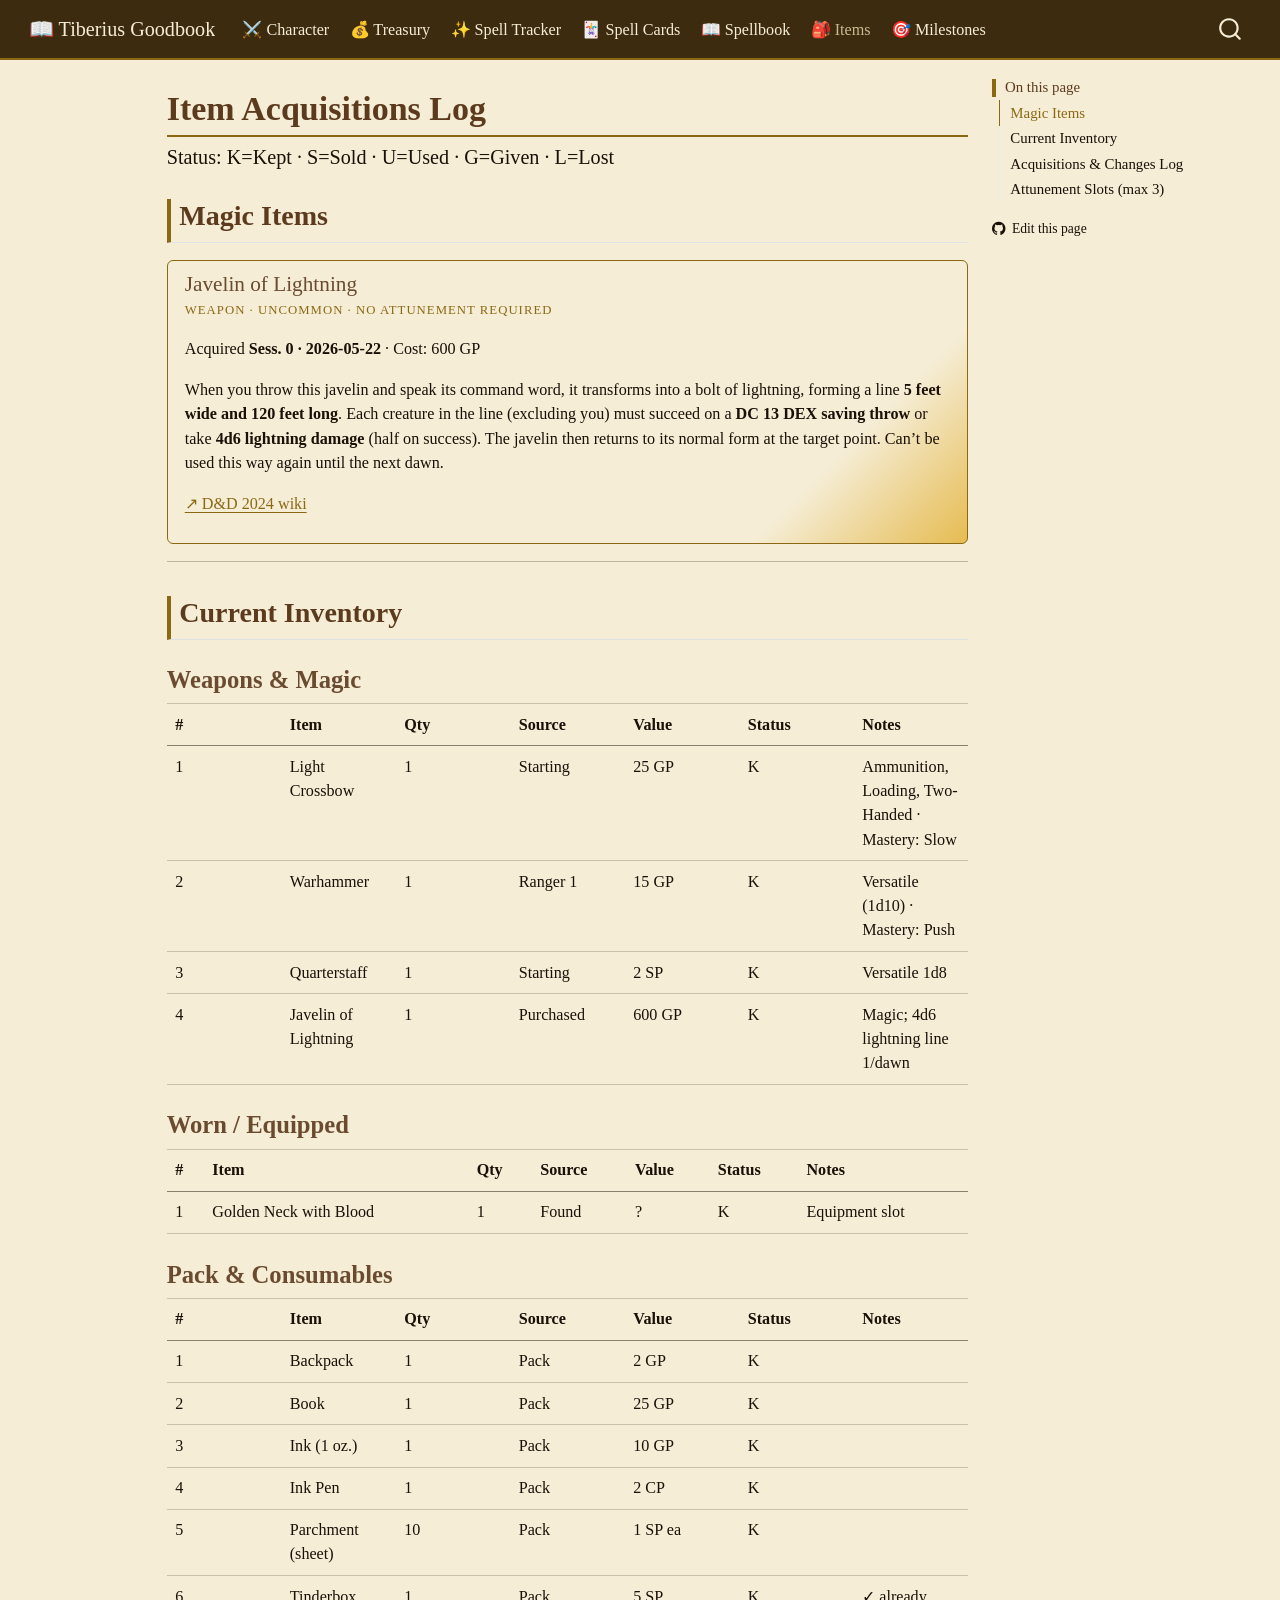
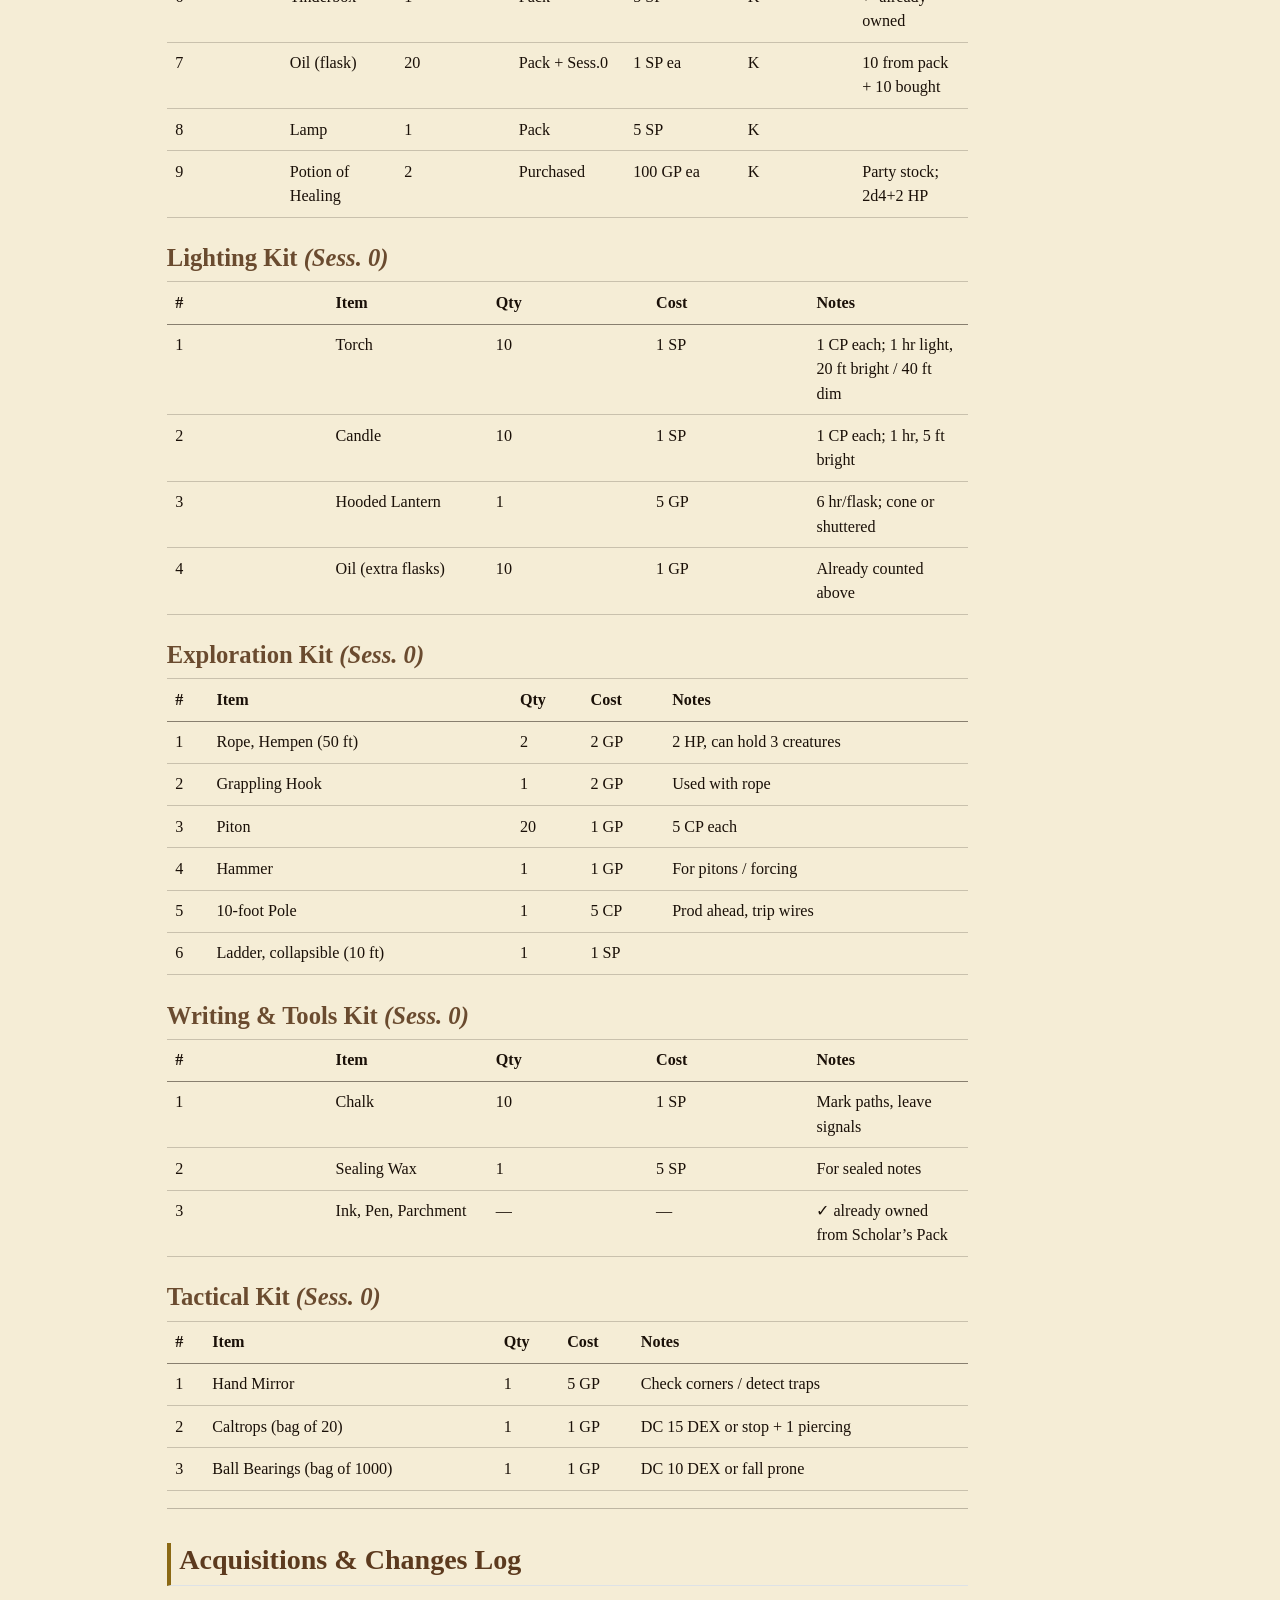
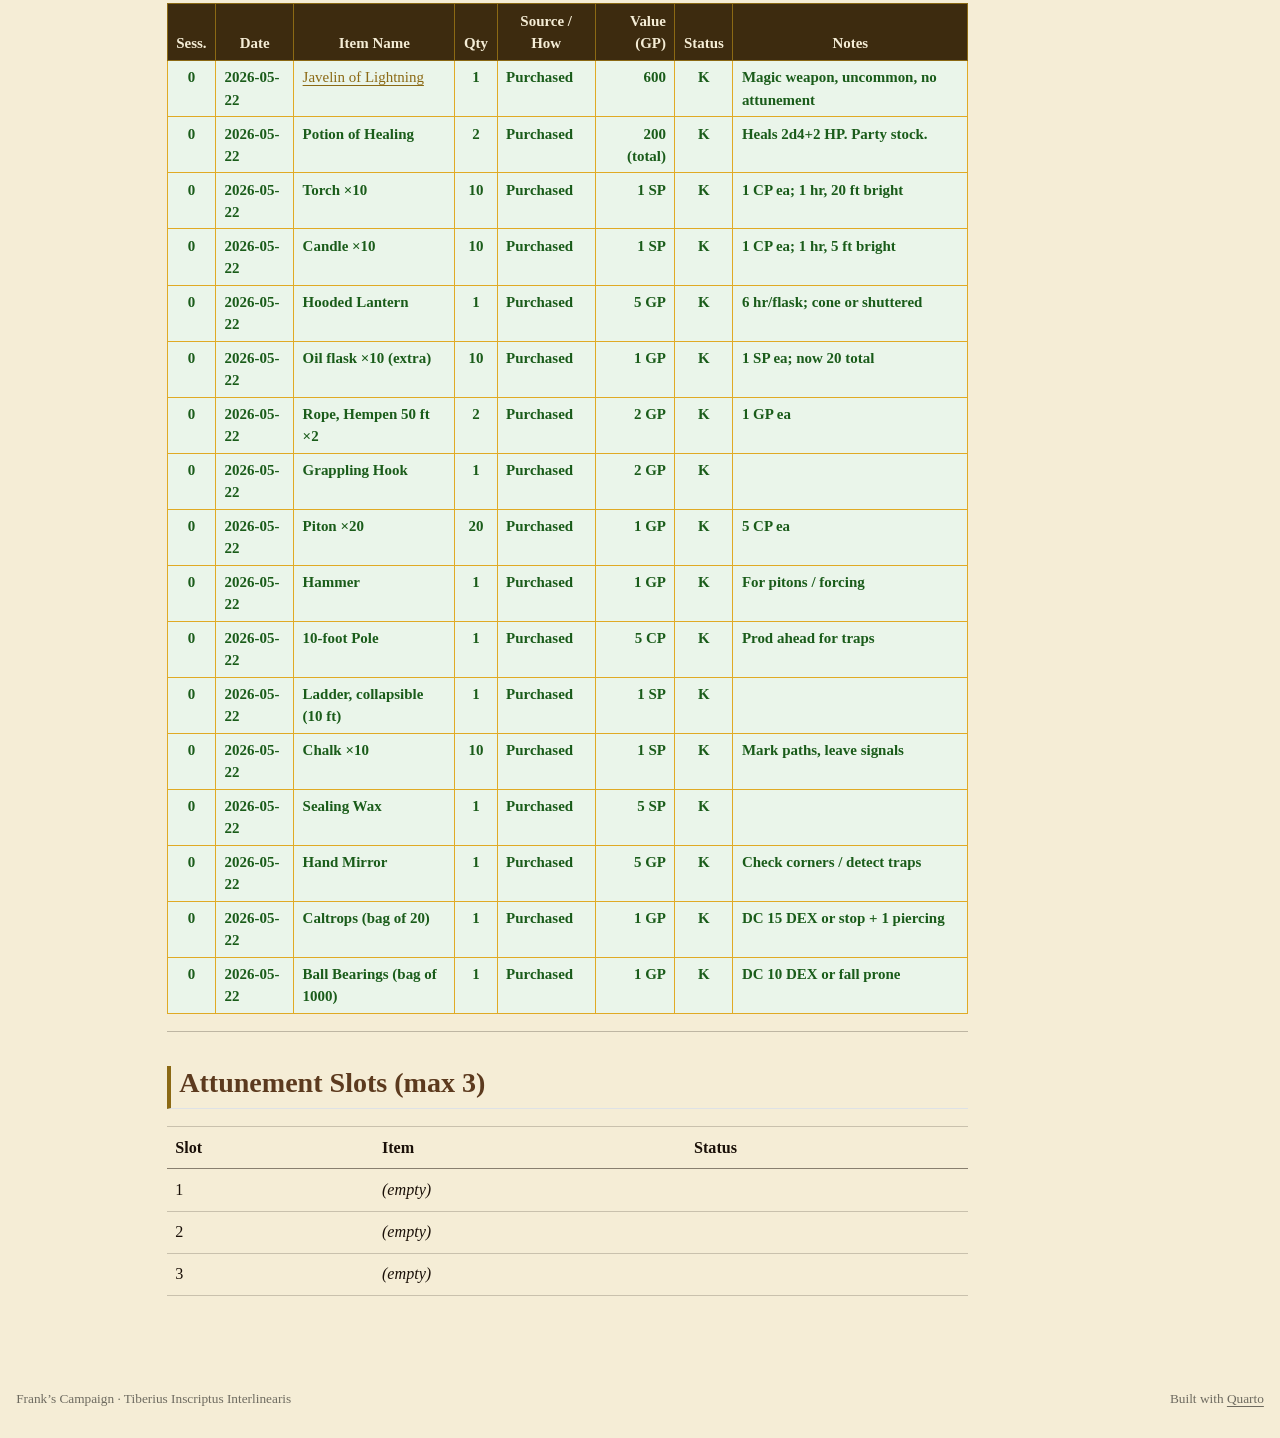
==== commit 1354cab1: "Add 📖 Spellbook tab with full D&D-style spell descriptions; fix slots back to 1st×4 2nd×3; remove Si" ====
--- a/docs/items.html
+++ b/docs/items.html
@@ -41,7 +41,7 @@
 <link href="site_libs/quarto-html/quarto-syntax-highlighting-cdaacfc258cb6f151192107f105ac881.css" rel="stylesheet" id="quarto-text-highlighting-styles">
 <script src="site_libs/bootstrap/bootstrap.min.js"></script>
 <link href="site_libs/bootstrap/bootstrap-icons.css" rel="stylesheet">
-<link href="site_libs/bootstrap/bootstrap-8de7a1a27fdf68f4f9417772b479f305.min.css" rel="stylesheet" append-hash="true" id="quarto-bootstrap" data-mode="light">
+<link href="site_libs/bootstrap/bootstrap-5ee52a53e37b9877d6f84a522f17cb7d.min.css" rel="stylesheet" append-hash="true" id="quarto-bootstrap" data-mode="light">
 <script id="quarto-search-options" type="application/json">{
   "location": "navbar",
   "copy-button": false,
@@ -101,7 +101,15 @@
   </li>  
   <li class="nav-item">
     <a class="nav-link" href="./spells.html"> 
-<span class="menu-text">✨ Spells</span></a>
+<span class="menu-text">✨ Spell Tracker</span></a>
+  </li>  
+  <li class="nav-item">
+    <a class="nav-link" href="./spellcards.html"> 
+<span class="menu-text">🃏 Spell Cards</span></a>
+  </li>  
+  <li class="nav-item">
+    <a class="nav-link" href="./spellbook.html"> 
+<span class="menu-text">📖 Spellbook</span></a>
   </li>  
   <li class="nav-item">
     <a class="nav-link active" href="./items.html" aria-current="page"> 
@@ -212,10 +220,19 @@
 <td>Starting</td>
 <td>25 GP</td>
 <td>K</td>
-<td>Ammunition, Loading, Two-Handed</td>
+<td>Ammunition, Loading, Two-Handed · Mastery: Slow</td>
 </tr>
 <tr class="even">
 <td>2</td>
+<td>Warhammer</td>
+<td>1</td>
+<td>Ranger 1</td>
+<td>15 GP</td>
+<td>K</td>
+<td>Versatile (1d10) · Mastery: Push</td>
+</tr>
+<tr class="odd">
+<td>3</td>
 <td>Quarterstaff</td>
 <td>1</td>
 <td>Starting</td>
@@ -223,8 +240,8 @@
 <td>K</td>
 <td>Versatile 1d8</td>
 </tr>
-<tr class="odd">
-<td>3</td>
+<tr class="even">
+<td>4</td>
 <td>Javelin of Lightning</td>
 <td>1</td>
 <td>Purchased</td>
@@ -360,15 +377,6 @@
 </tr>
 <tr class="odd">
 <td>9</td>
-<td>Silver Urn</td>
-<td>1</td>
-<td>Treasure</td>
-<td>?</td>
-<td>K</td>
-<td>Unappraised</td>
-</tr>
-<tr class="even">
-<td>10</td>
 <td>Potion of Healing</td>
 <td>2</td>
 <td>Purchased</td>
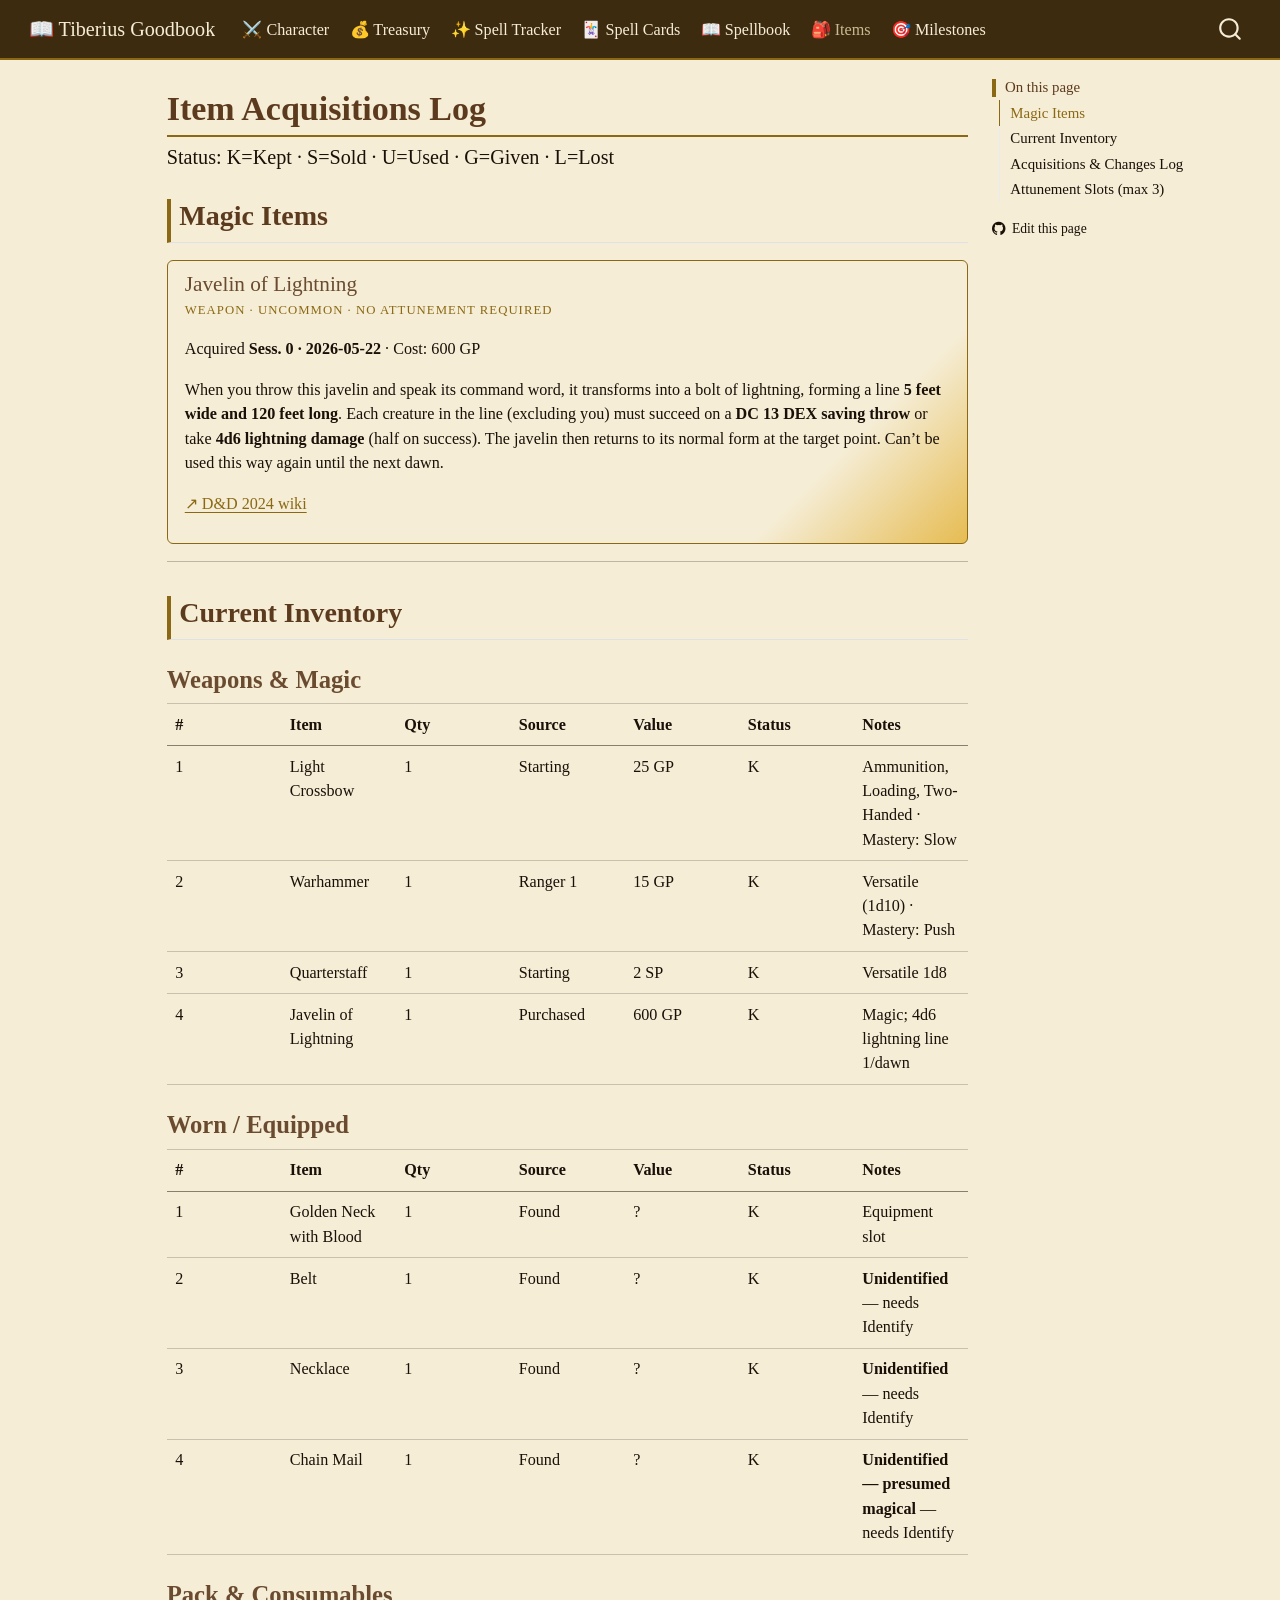
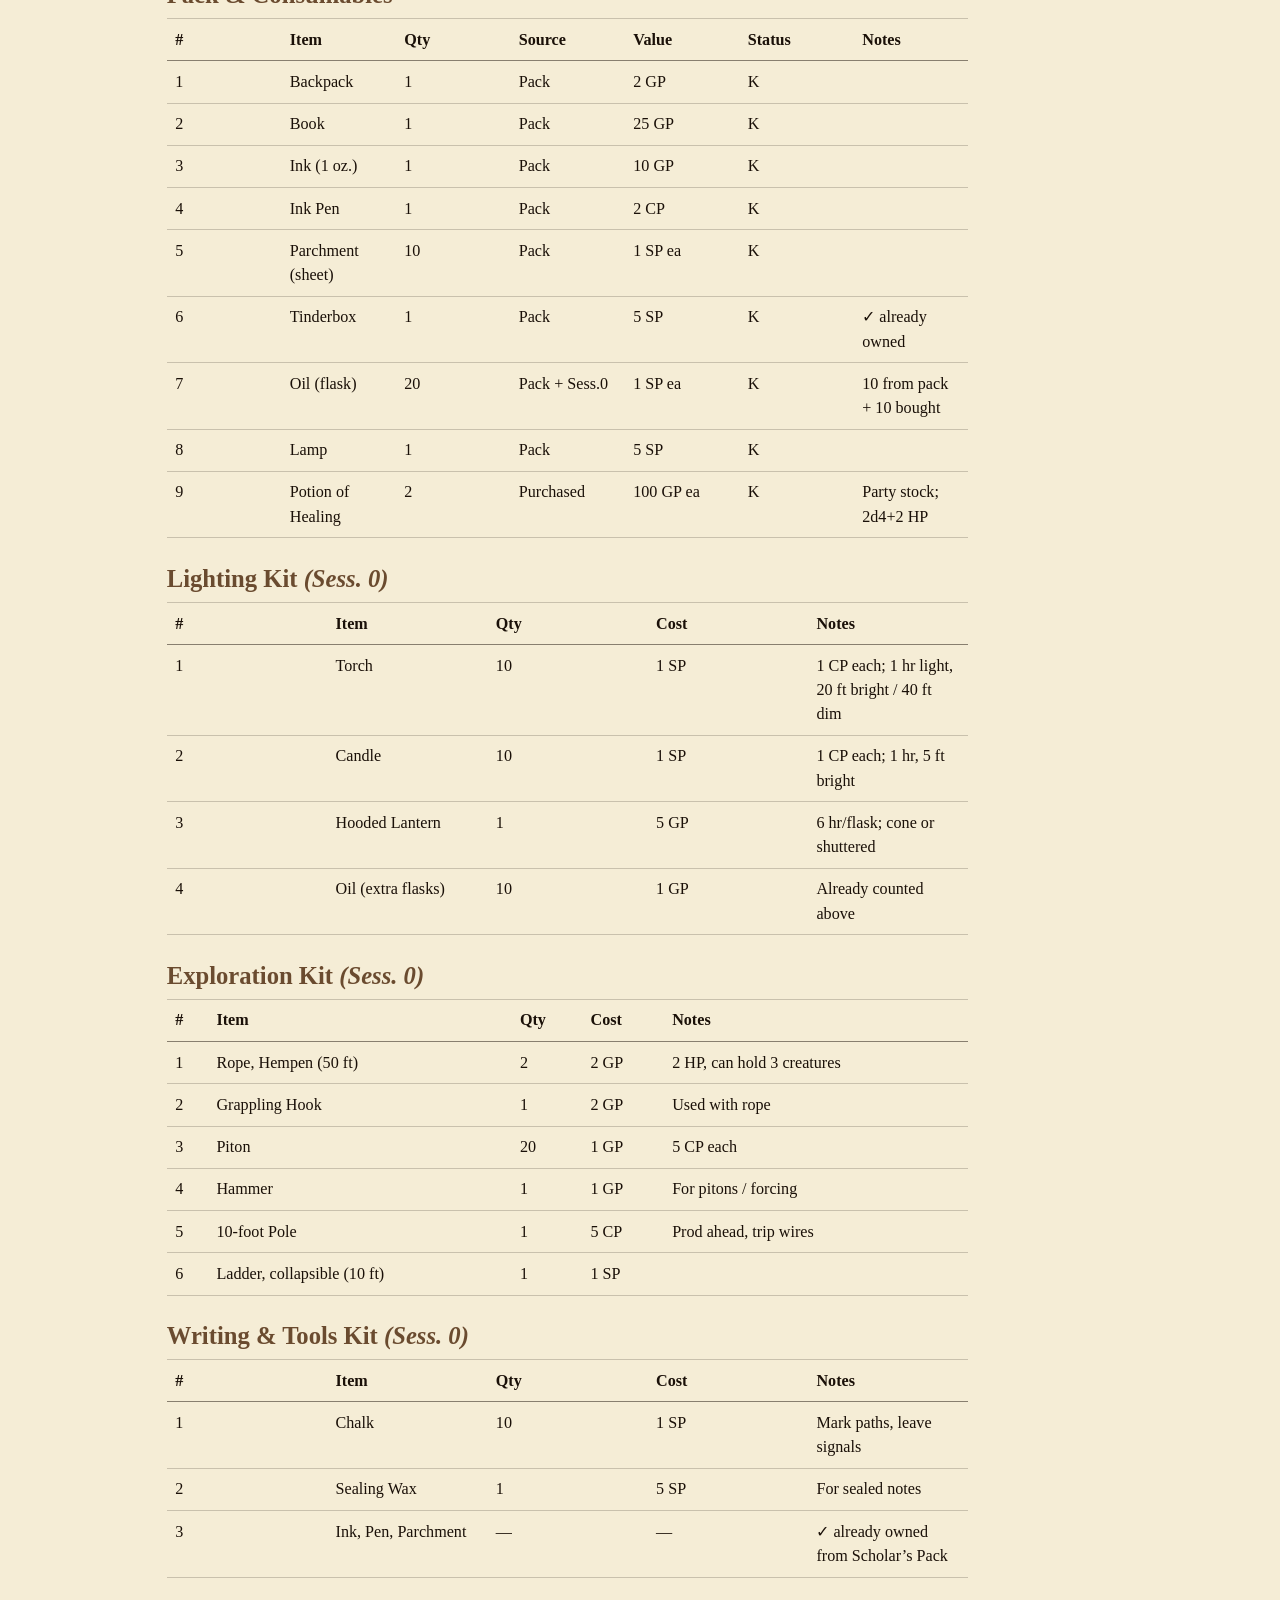
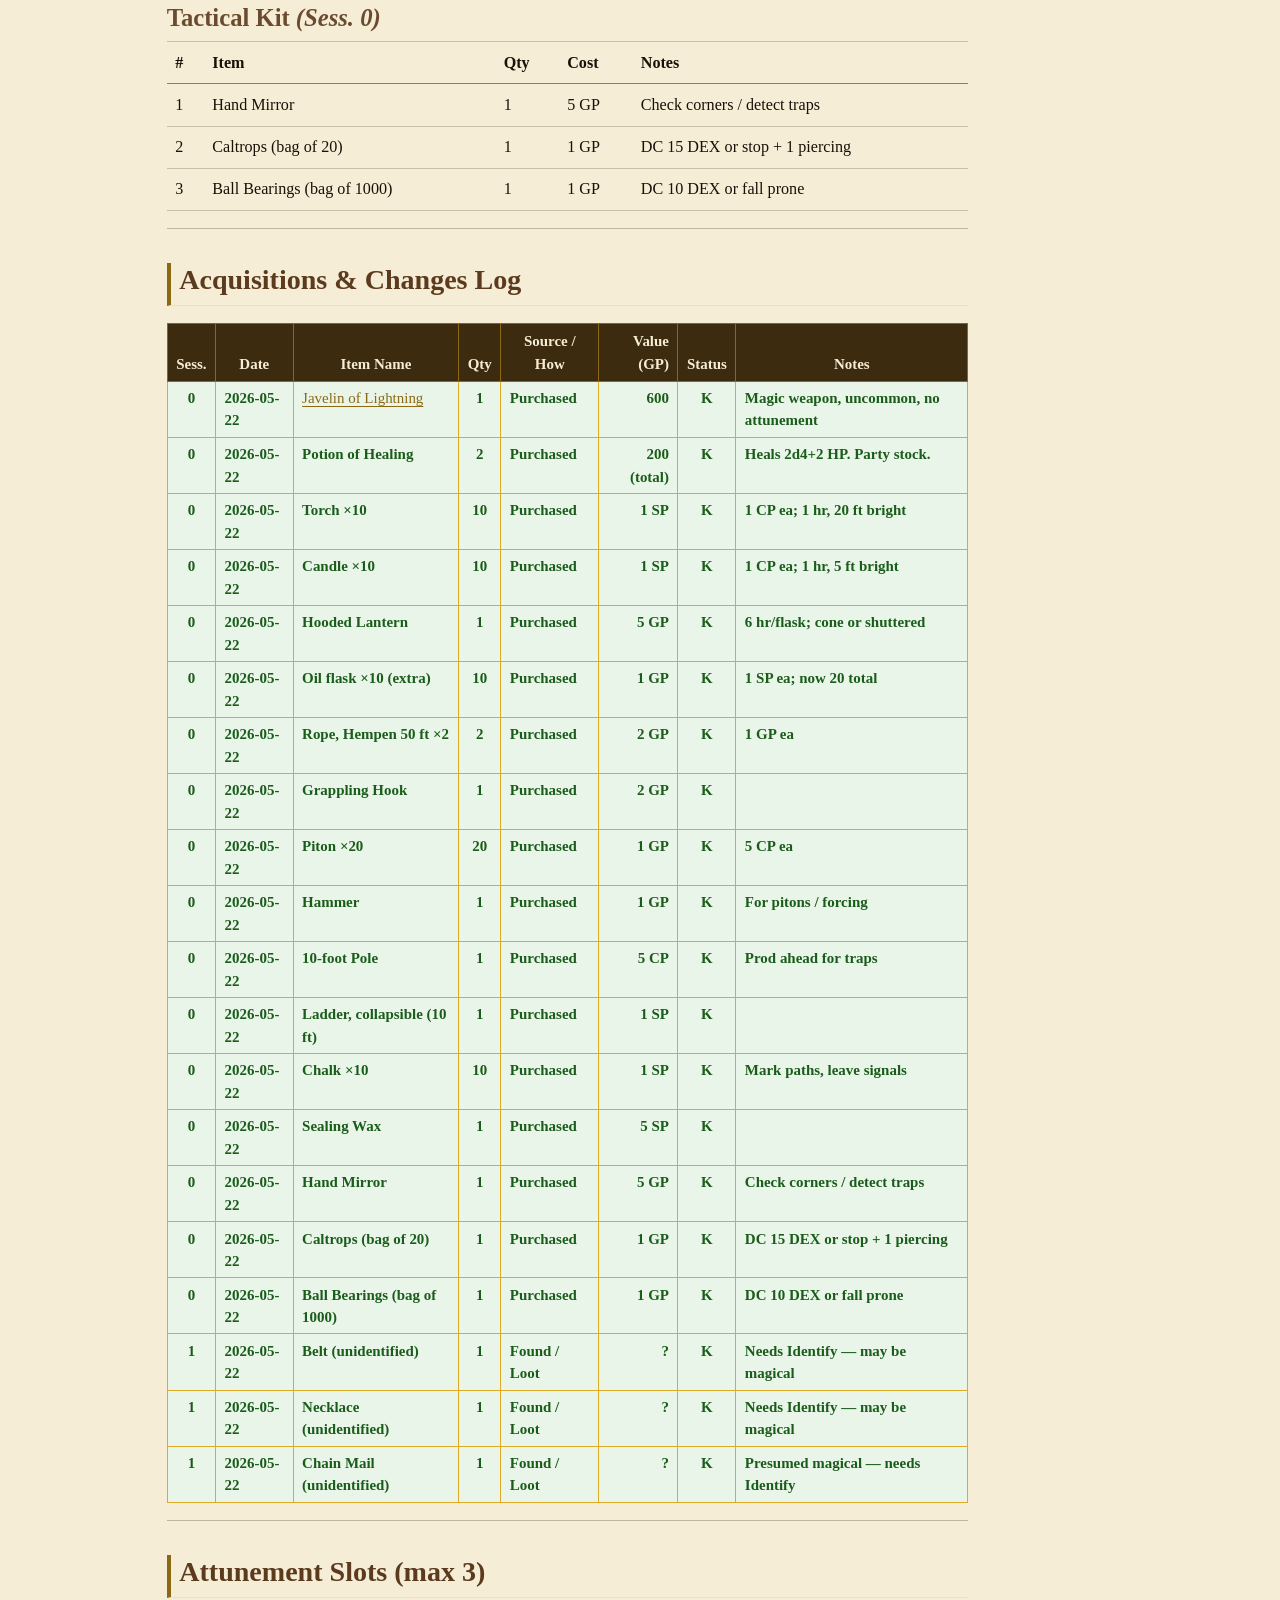
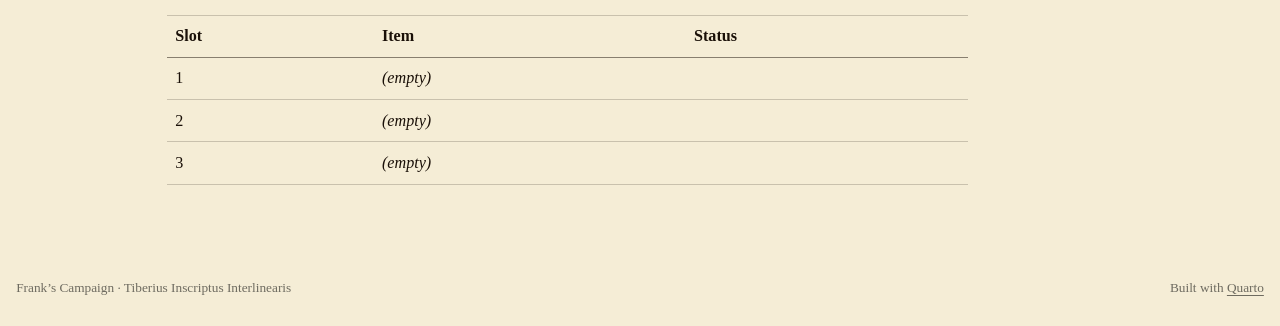
==== commit 892ffcb6: "Color Spray 8th prepared; save/load state feature; 3 unidentified items (Belt, Necklace, Chain Mail)" ====
--- a/docs/items.html
+++ b/docs/items.html
@@ -255,6 +255,15 @@
 <section id="worn-equipped" class="level3">
 <h3 class="anchored" data-anchor-id="worn-equipped">Worn / Equipped</h3>
 <table class="caption-top table">
+<colgroup>
+<col style="width: 14%">
+<col style="width: 14%">
+<col style="width: 14%">
+<col style="width: 14%">
+<col style="width: 14%">
+<col style="width: 14%">
+<col style="width: 14%">
+</colgroup>
 <thead>
 <tr class="header">
 <th>#</th>
@@ -275,6 +284,33 @@
 <td>?</td>
 <td>K</td>
 <td>Equipment slot</td>
+</tr>
+<tr class="even">
+<td>2</td>
+<td>Belt</td>
+<td>1</td>
+<td>Found</td>
+<td>?</td>
+<td>K</td>
+<td><strong>Unidentified</strong> — needs Identify</td>
+</tr>
+<tr class="odd">
+<td>3</td>
+<td>Necklace</td>
+<td>1</td>
+<td>Found</td>
+<td>?</td>
+<td>K</td>
+<td><strong>Unidentified</strong> — needs Identify</td>
+</tr>
+<tr class="even">
+<td>4</td>
+<td>Chain Mail</td>
+<td>1</td>
+<td>Found</td>
+<td>?</td>
+<td>K</td>
+<td><strong>Unidentified — presumed magical</strong> — needs Identify</td>
 </tr>
 </tbody>
 </table>
@@ -764,6 +800,36 @@
 <td style="text-align: right;">1 GP</td>
 <td style="text-align: center;">K</td>
 <td>DC 10 DEX or fall prone</td>
+</tr>
+<tr class="credit even">
+<td style="text-align: center;">1</td>
+<td>2026-05-22</td>
+<td>Belt (unidentified)</td>
+<td style="text-align: center;">1</td>
+<td>Found / Loot</td>
+<td style="text-align: right;">?</td>
+<td style="text-align: center;">K</td>
+<td>Needs Identify — may be magical</td>
+</tr>
+<tr class="credit odd">
+<td style="text-align: center;">1</td>
+<td>2026-05-22</td>
+<td>Necklace (unidentified)</td>
+<td style="text-align: center;">1</td>
+<td>Found / Loot</td>
+<td style="text-align: right;">?</td>
+<td style="text-align: center;">K</td>
+<td>Needs Identify — may be magical</td>
+</tr>
+<tr class="credit even">
+<td style="text-align: center;">1</td>
+<td>2026-05-22</td>
+<td>Chain Mail (unidentified)</td>
+<td style="text-align: center;">1</td>
+<td>Found / Loot</td>
+<td style="text-align: right;">?</td>
+<td style="text-align: center;">K</td>
+<td><strong>Presumed magical</strong> — needs Identify</td>
 </tr>
 </tbody>
 </table>
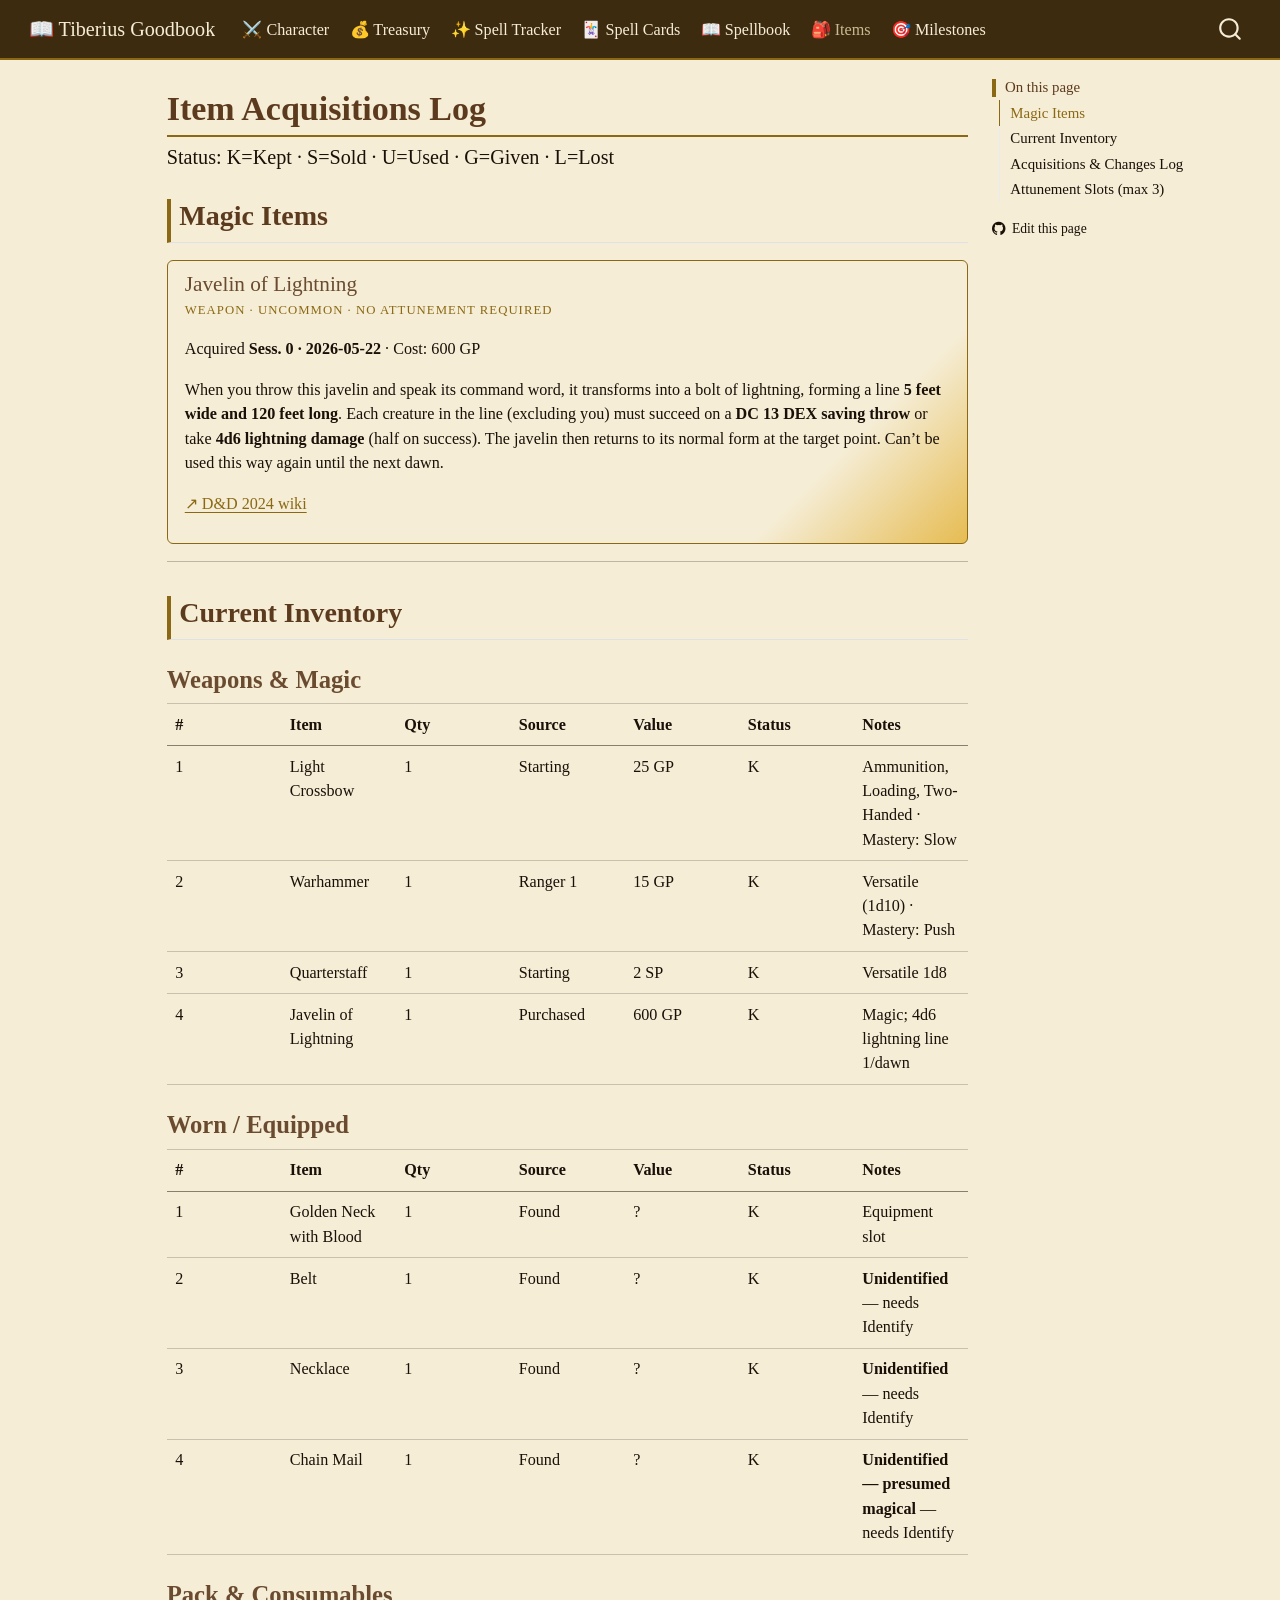
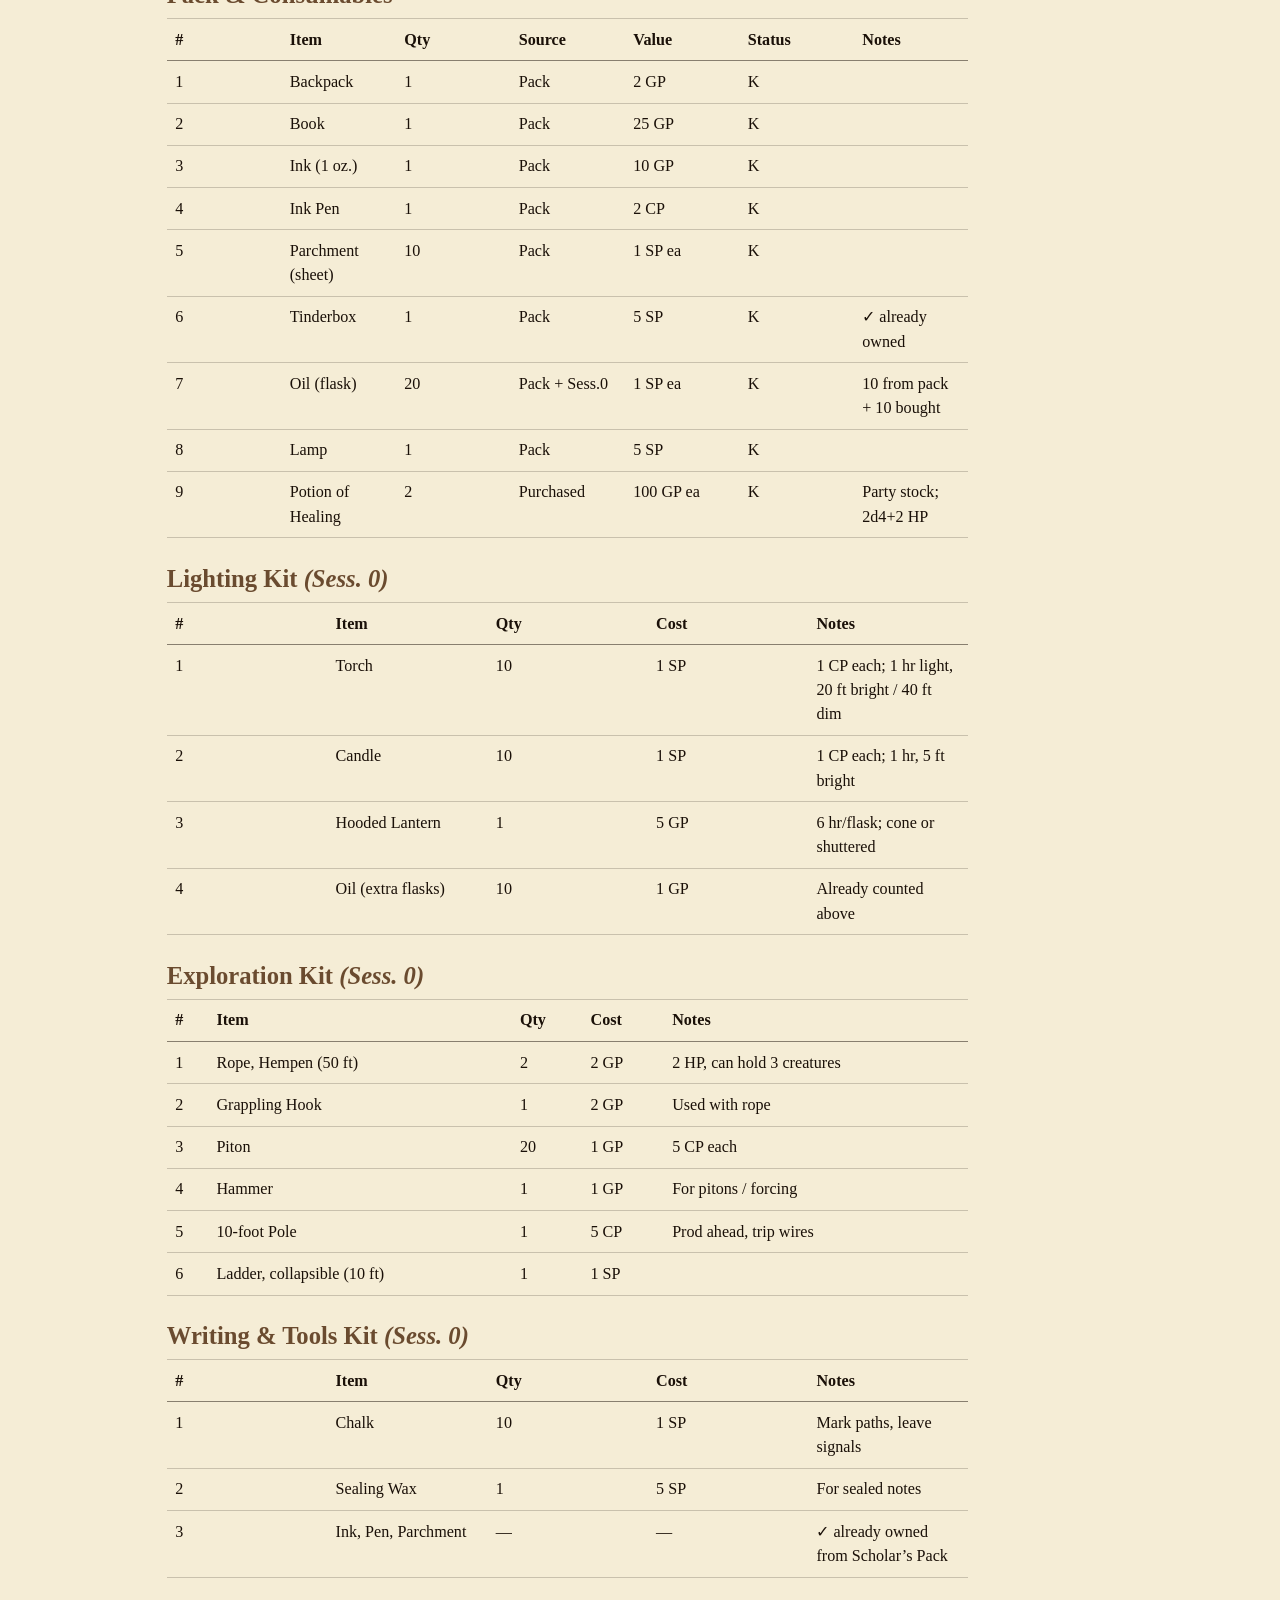
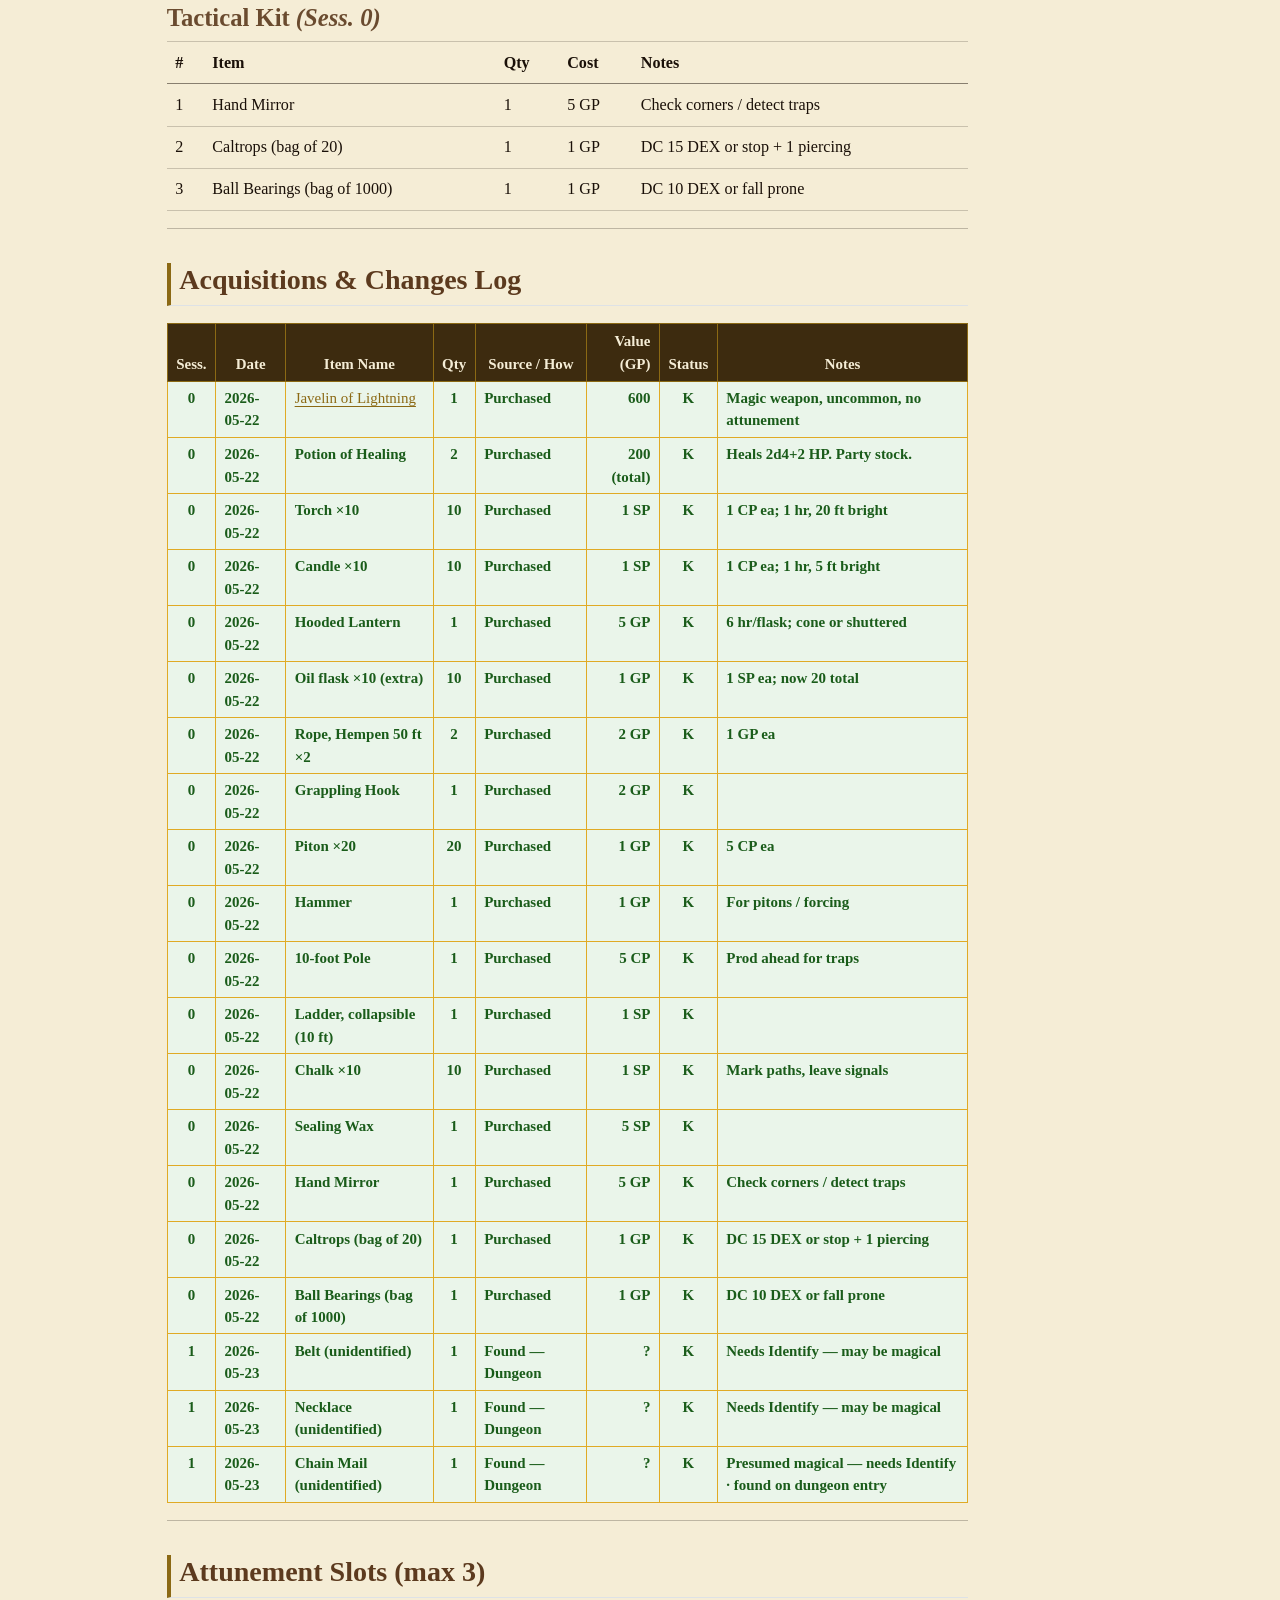
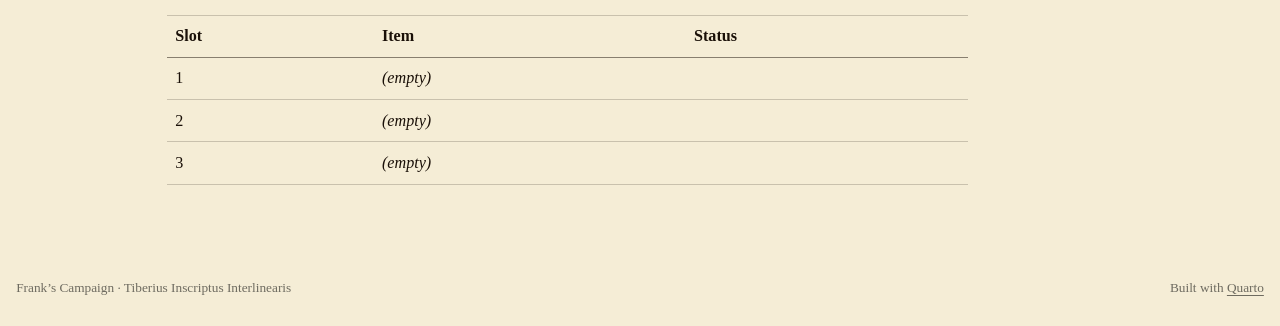
==== commit 81c217e9: "Session 1 (2026-05-23): dungeon entry, 3 unidentified items logged Co-Authored-By: Claude Sonnet 4.6" ====
--- a/docs/items.html
+++ b/docs/items.html
@@ -803,33 +803,33 @@
 </tr>
 <tr class="credit even">
 <td style="text-align: center;">1</td>
-<td>2026-05-22</td>
+<td>2026-05-23</td>
 <td>Belt (unidentified)</td>
 <td style="text-align: center;">1</td>
-<td>Found / Loot</td>
+<td>Found — Dungeon</td>
 <td style="text-align: right;">?</td>
 <td style="text-align: center;">K</td>
 <td>Needs Identify — may be magical</td>
 </tr>
 <tr class="credit odd">
 <td style="text-align: center;">1</td>
-<td>2026-05-22</td>
+<td>2026-05-23</td>
 <td>Necklace (unidentified)</td>
 <td style="text-align: center;">1</td>
-<td>Found / Loot</td>
+<td>Found — Dungeon</td>
 <td style="text-align: right;">?</td>
 <td style="text-align: center;">K</td>
 <td>Needs Identify — may be magical</td>
 </tr>
 <tr class="credit even">
 <td style="text-align: center;">1</td>
-<td>2026-05-22</td>
+<td>2026-05-23</td>
 <td>Chain Mail (unidentified)</td>
 <td style="text-align: center;">1</td>
-<td>Found / Loot</td>
+<td>Found — Dungeon</td>
 <td style="text-align: right;">?</td>
 <td style="text-align: center;">K</td>
-<td><strong>Presumed magical</strong> — needs Identify</td>
+<td><strong>Presumed magical</strong> — needs Identify · found on dungeon entry</td>
 </tr>
 </tbody>
 </table>
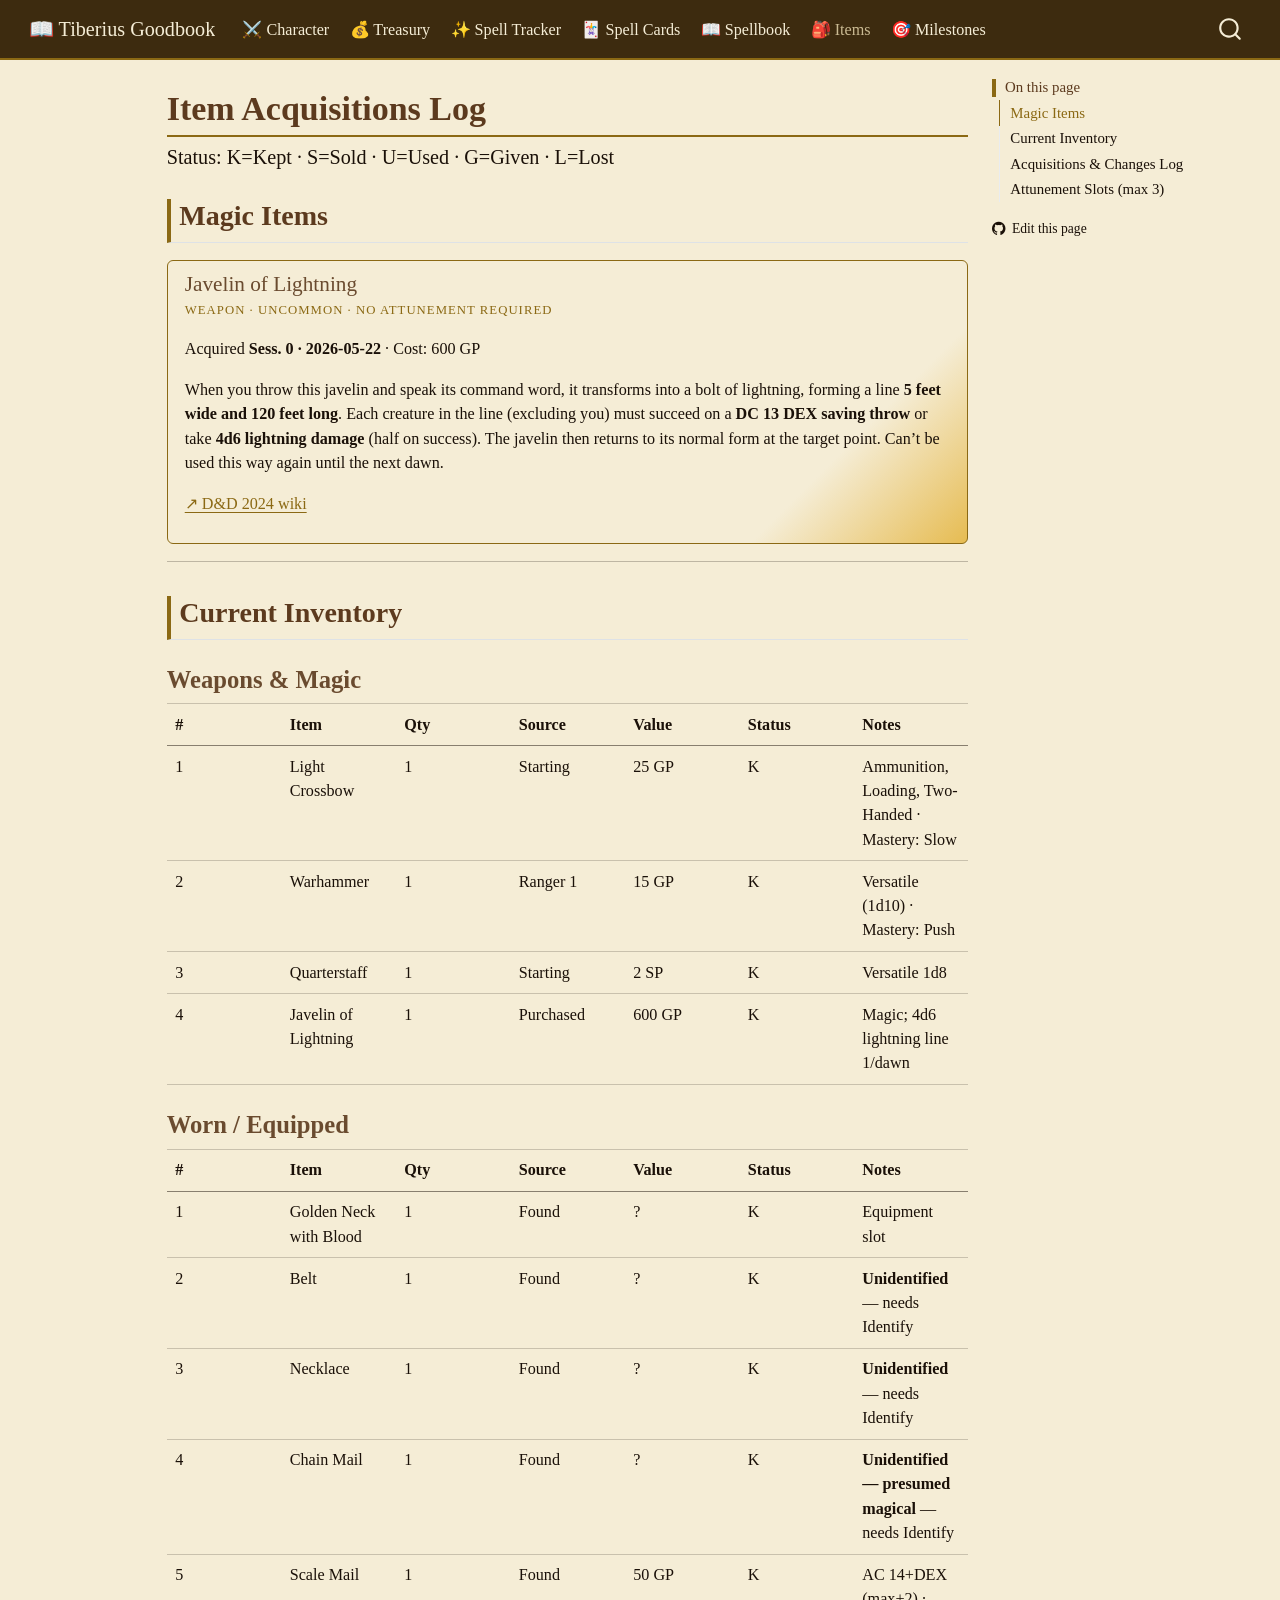
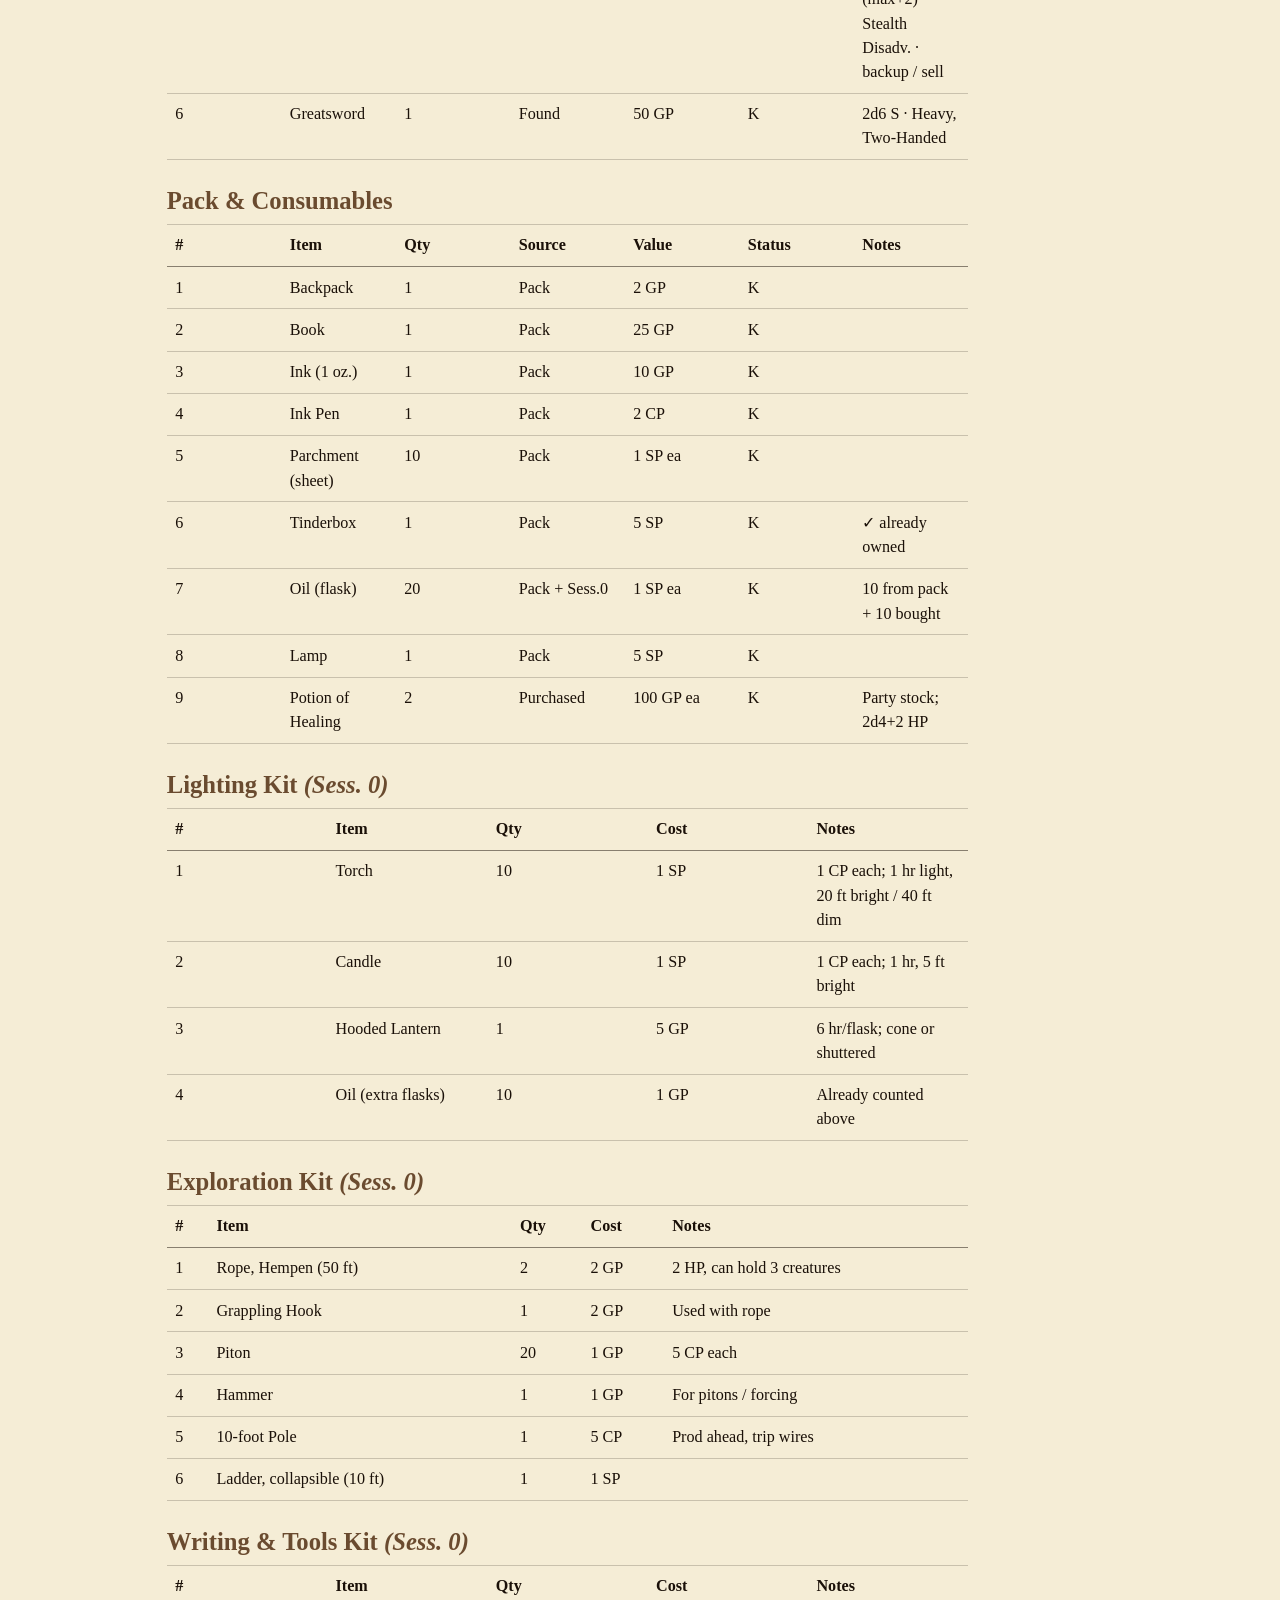
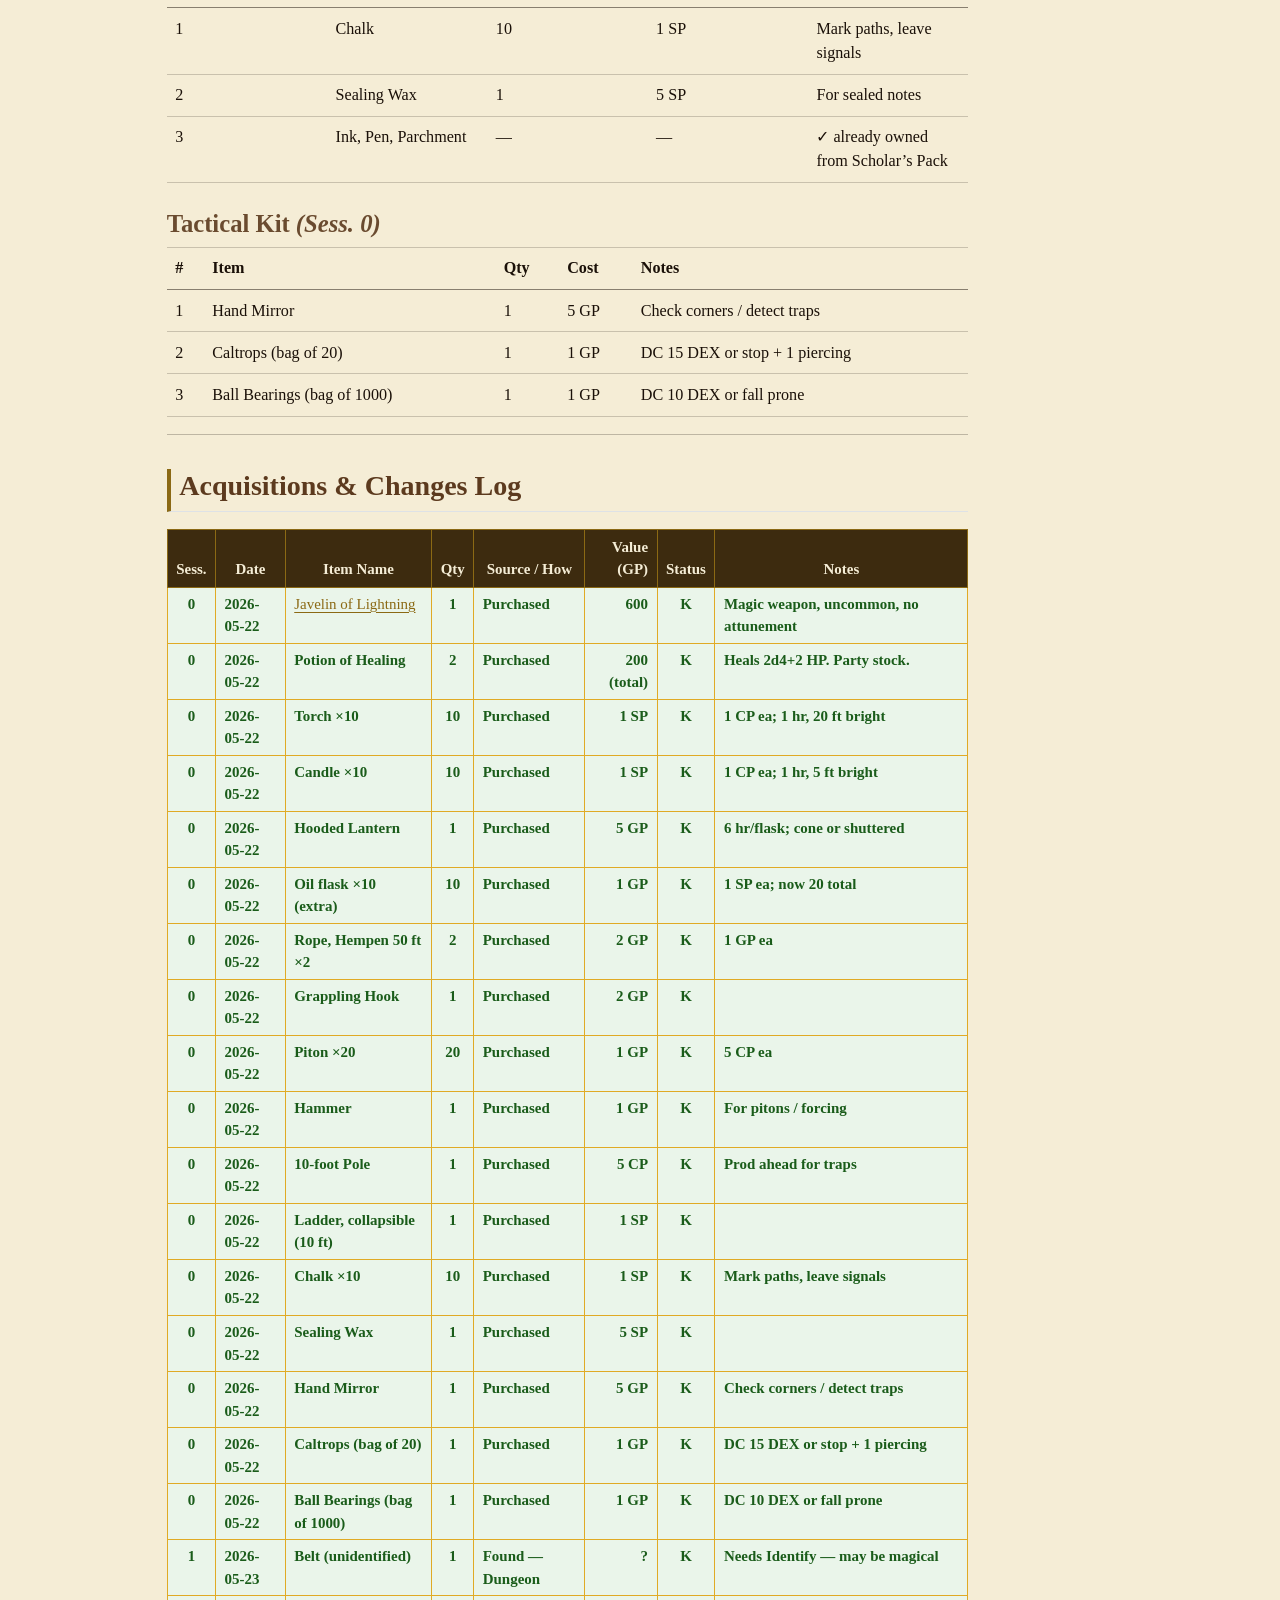
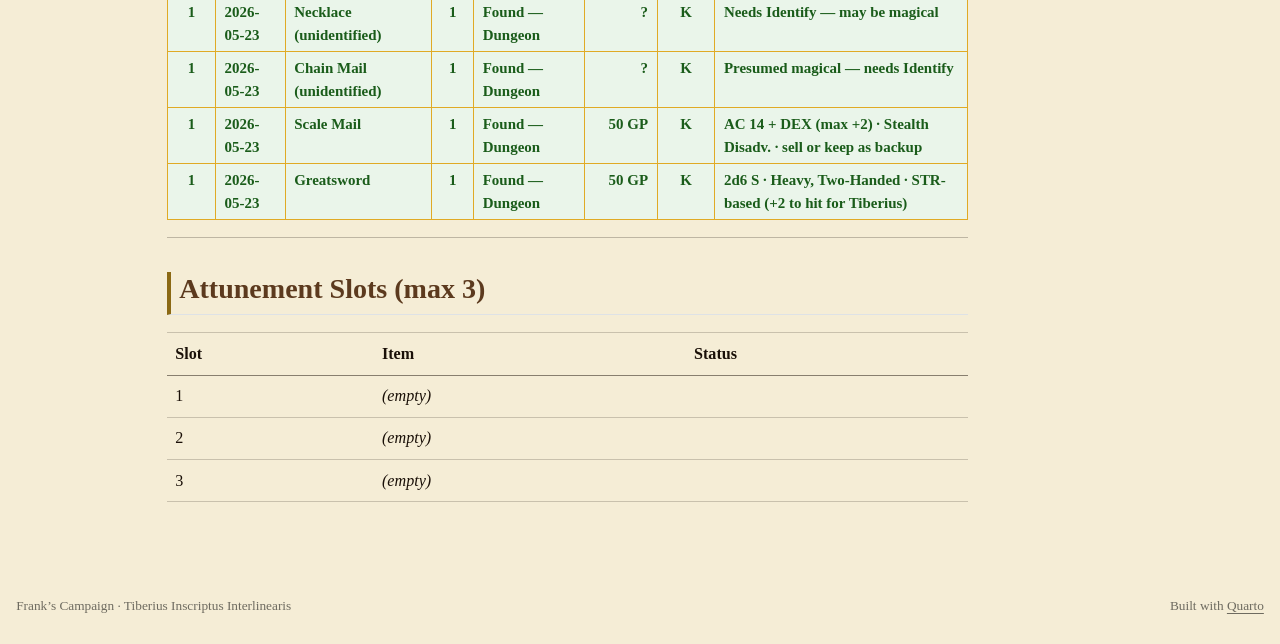
==== commit dcce5e1f: "Session 1: add Scale Mail + Greatsword to dungeon loot Co-Authored-By: Claude Sonnet 4.6 <noreply@an" ====
--- a/docs/items.html
+++ b/docs/items.html
@@ -312,6 +312,24 @@
 <td>K</td>
 <td><strong>Unidentified — presumed magical</strong> — needs Identify</td>
 </tr>
+<tr class="odd">
+<td>5</td>
+<td>Scale Mail</td>
+<td>1</td>
+<td>Found</td>
+<td>50 GP</td>
+<td>K</td>
+<td>AC 14+DEX (max+2) · Stealth Disadv. · backup / sell</td>
+</tr>
+<tr class="even">
+<td>6</td>
+<td>Greatsword</td>
+<td>1</td>
+<td>Found</td>
+<td>50 GP</td>
+<td>K</td>
+<td>2d6 S · Heavy, Two-Handed</td>
+</tr>
 </tbody>
 </table>
 </section>
@@ -829,7 +847,27 @@
 <td>Found — Dungeon</td>
 <td style="text-align: right;">?</td>
 <td style="text-align: center;">K</td>
-<td><strong>Presumed magical</strong> — needs Identify · found on dungeon entry</td>
+<td><strong>Presumed magical</strong> — needs Identify</td>
+</tr>
+<tr class="credit odd">
+<td style="text-align: center;">1</td>
+<td>2026-05-23</td>
+<td>Scale Mail</td>
+<td style="text-align: center;">1</td>
+<td>Found — Dungeon</td>
+<td style="text-align: right;">50 GP</td>
+<td style="text-align: center;">K</td>
+<td>AC 14 + DEX (max +2) · Stealth Disadv. · sell or keep as backup</td>
+</tr>
+<tr class="credit even">
+<td style="text-align: center;">1</td>
+<td>2026-05-23</td>
+<td>Greatsword</td>
+<td style="text-align: center;">1</td>
+<td>Found — Dungeon</td>
+<td style="text-align: right;">50 GP</td>
+<td style="text-align: center;">K</td>
+<td>2d6 S · Heavy, Two-Handed · STR-based (+2 to hit for Tiberius)</td>
 </tr>
 </tbody>
 </table>
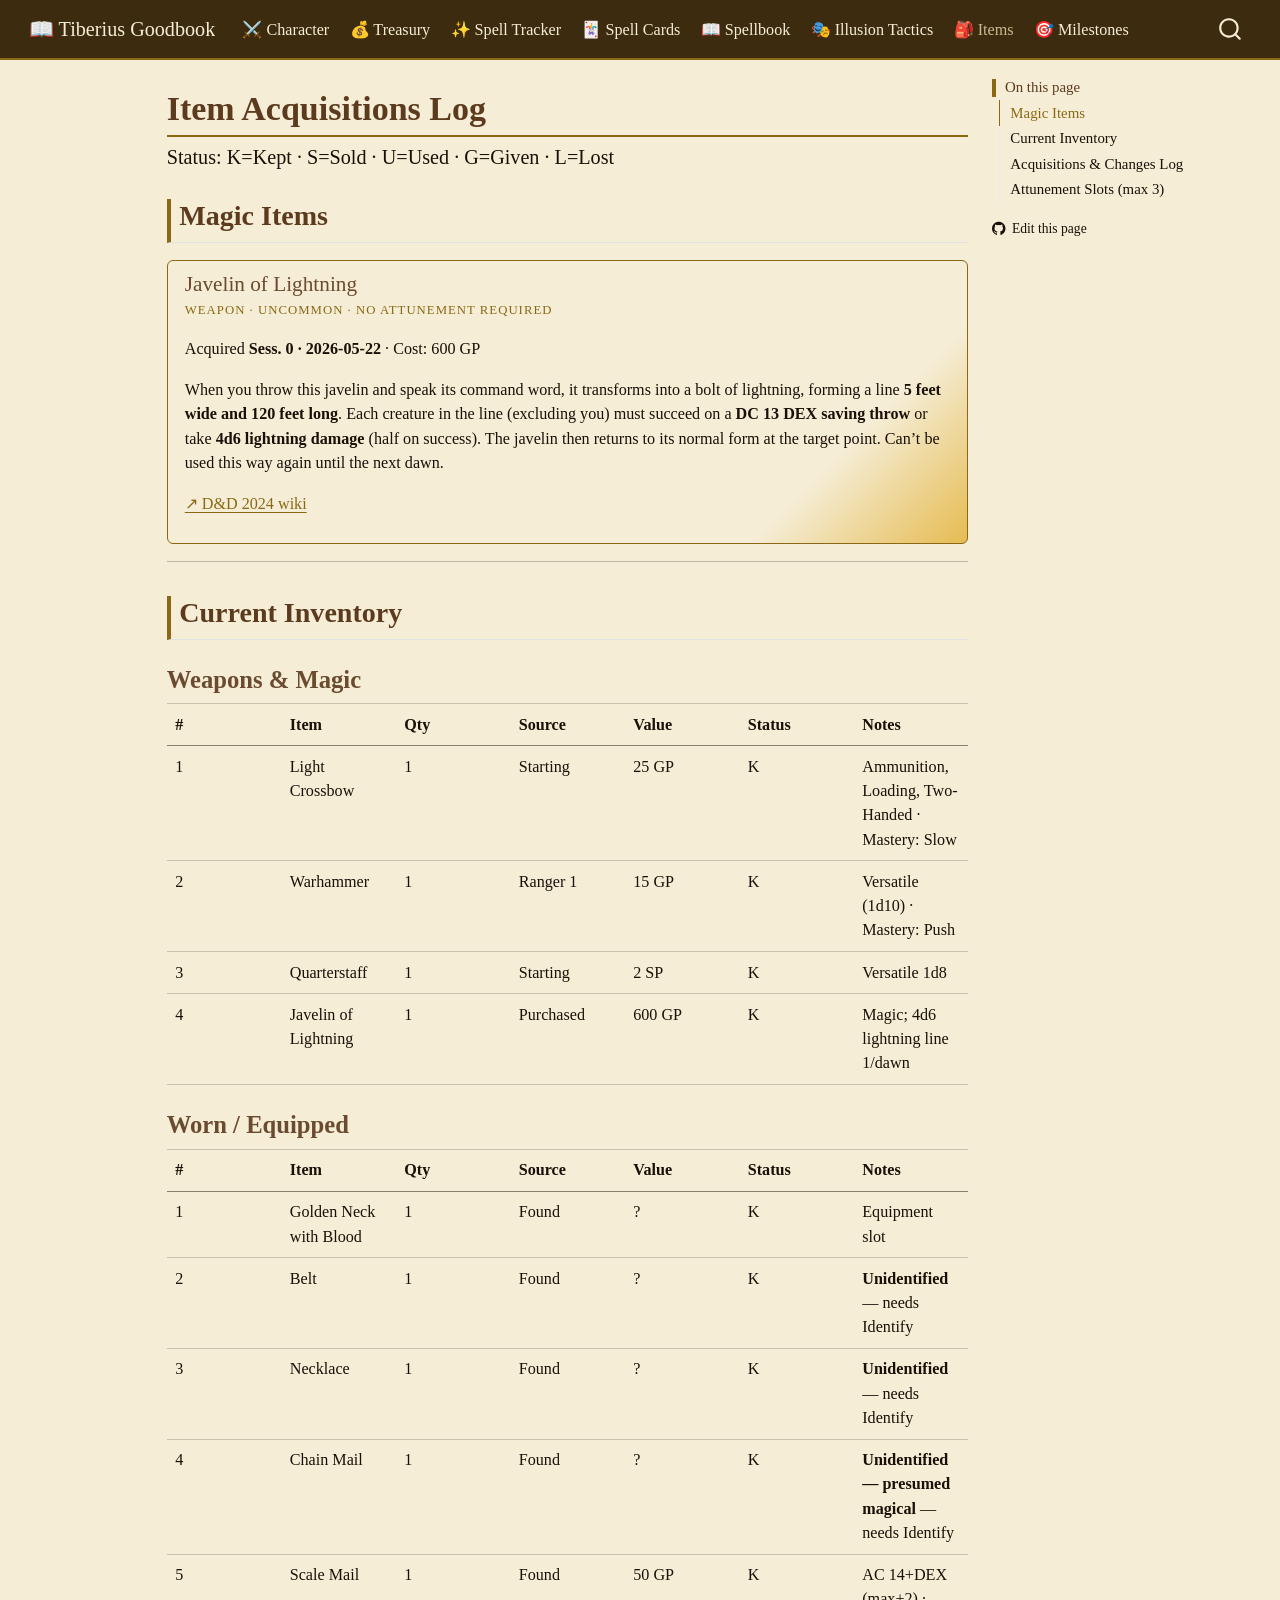
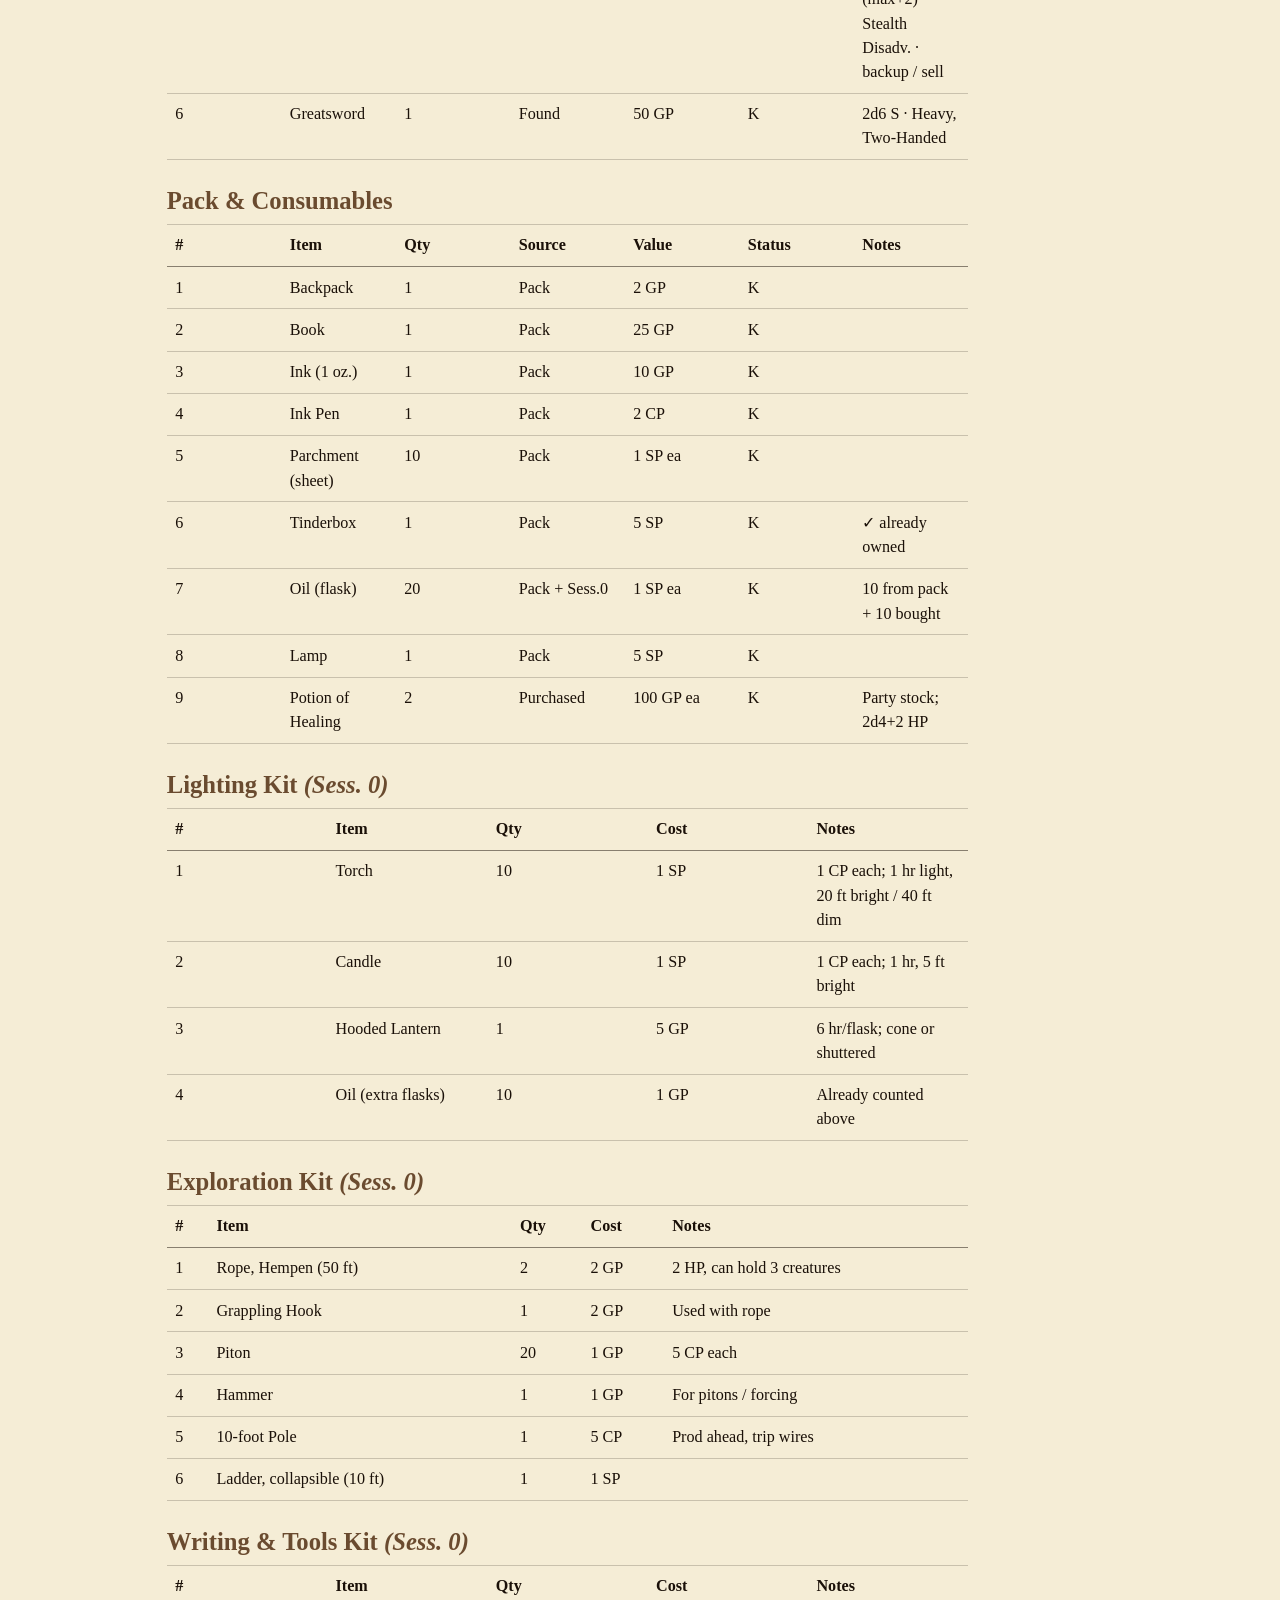
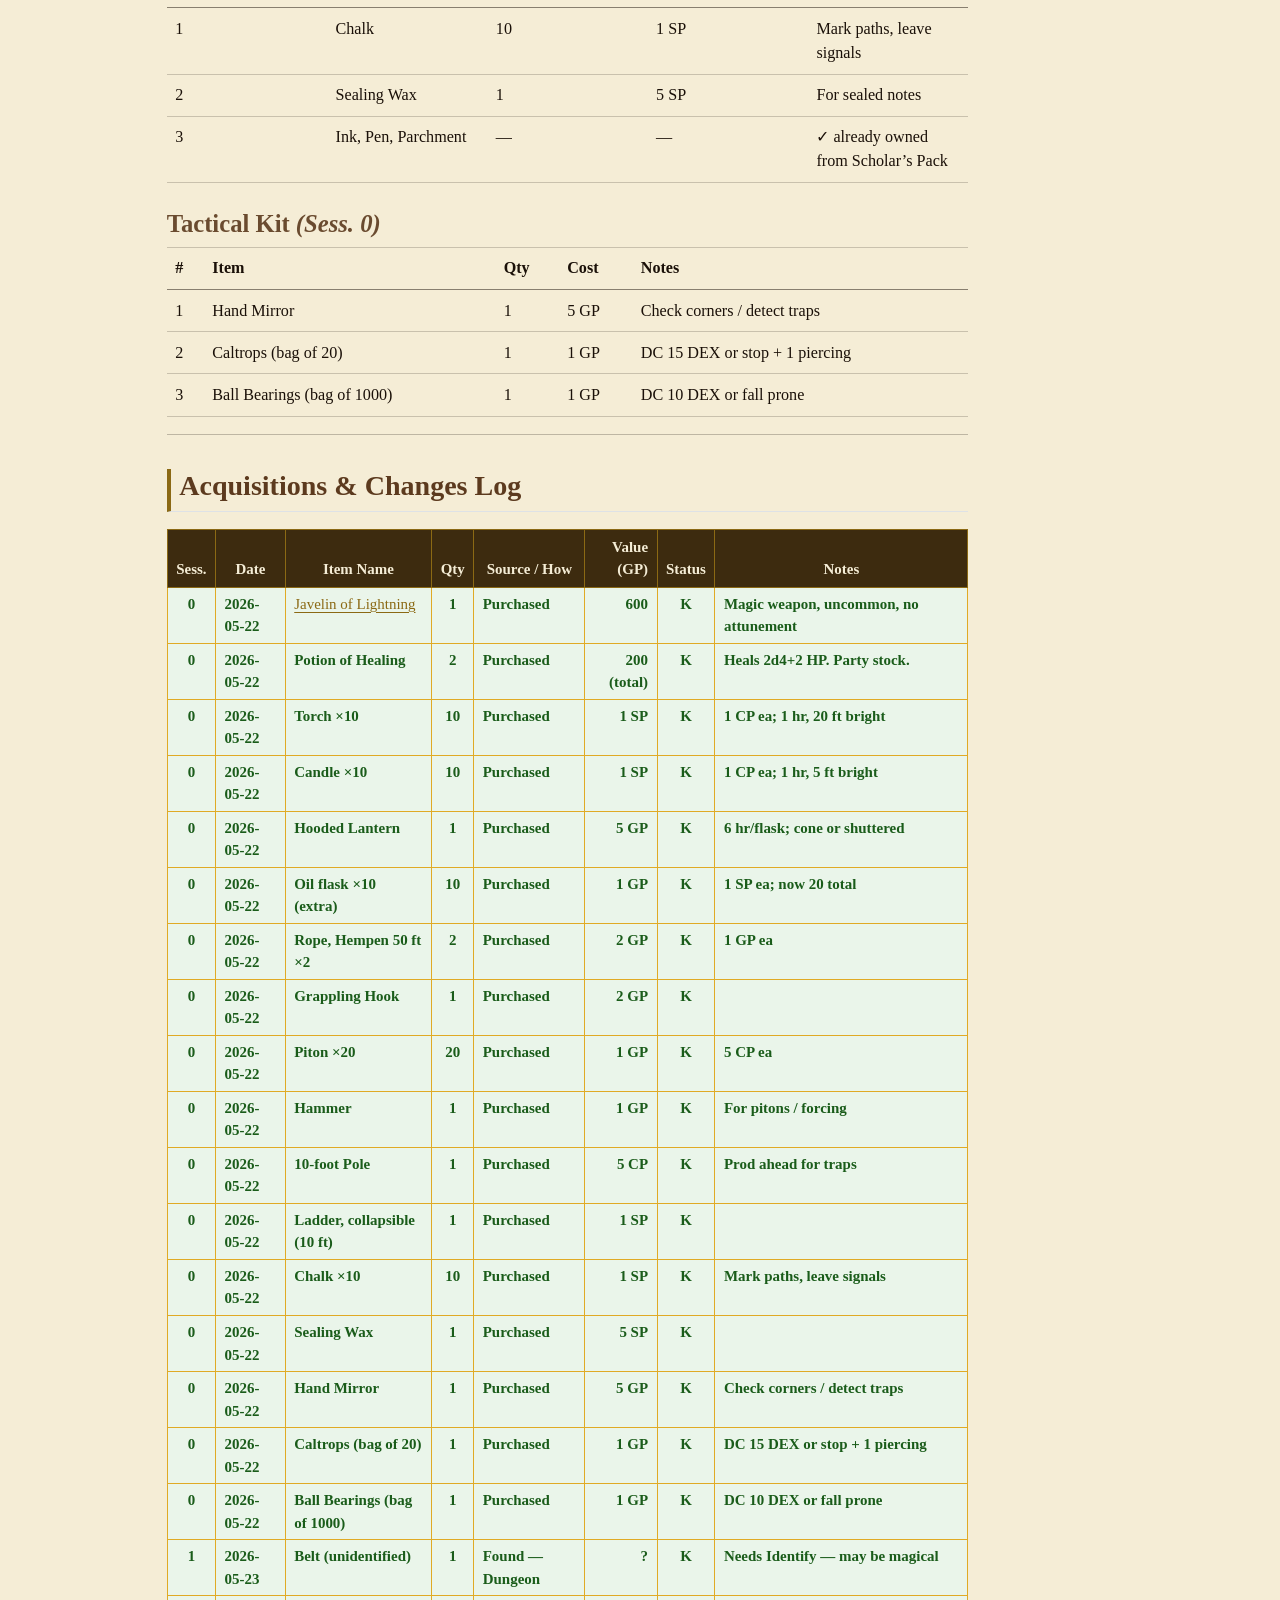
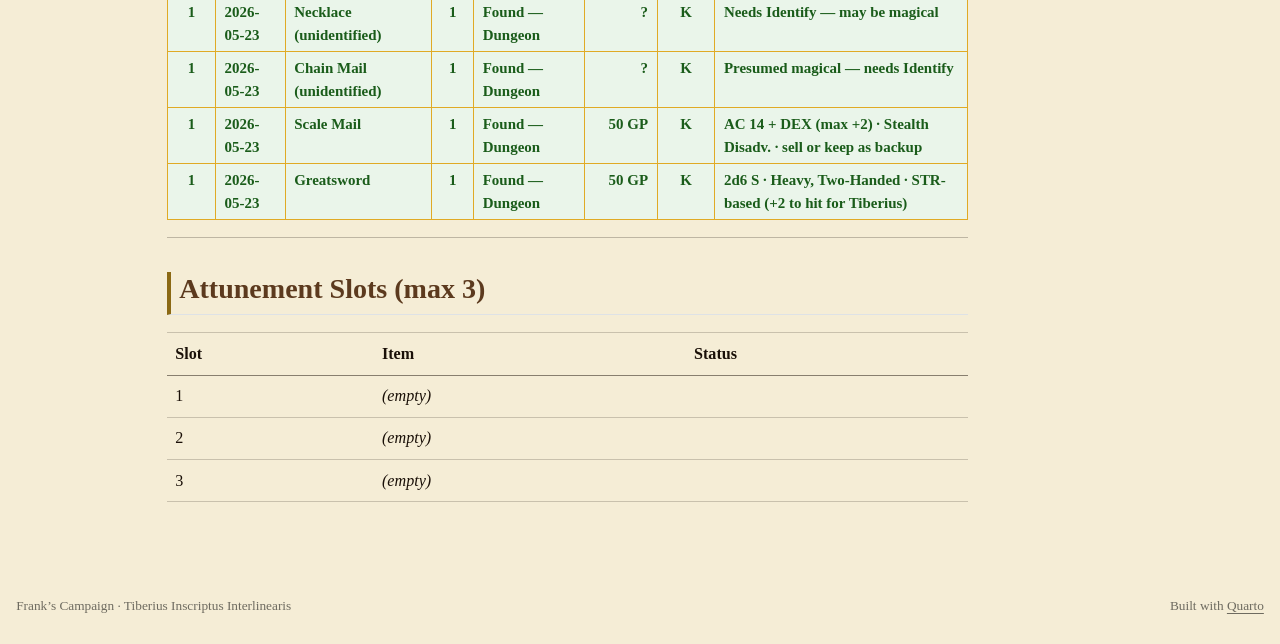
==== commit 9b0b8f41: "Add Illusion Tactics page with 30+ creative spell plays, grouped by spell and combo - illusion-tacti" ====
--- a/docs/items.html
+++ b/docs/items.html
@@ -41,7 +41,7 @@
 <link href="site_libs/quarto-html/quarto-syntax-highlighting-cdaacfc258cb6f151192107f105ac881.css" rel="stylesheet" id="quarto-text-highlighting-styles">
 <script src="site_libs/bootstrap/bootstrap.min.js"></script>
 <link href="site_libs/bootstrap/bootstrap-icons.css" rel="stylesheet">
-<link href="site_libs/bootstrap/bootstrap-5ee52a53e37b9877d6f84a522f17cb7d.min.css" rel="stylesheet" append-hash="true" id="quarto-bootstrap" data-mode="light">
+<link href="site_libs/bootstrap/bootstrap-595ac2289d5b0f4f6ef764df2582cfe8.min.css" rel="stylesheet" append-hash="true" id="quarto-bootstrap" data-mode="light">
 <script id="quarto-search-options" type="application/json">{
   "location": "navbar",
   "copy-button": false,
@@ -110,6 +110,10 @@
   <li class="nav-item">
     <a class="nav-link" href="./spellbook.html"> 
 <span class="menu-text">📖 Spellbook</span></a>
+  </li>  
+  <li class="nav-item">
+    <a class="nav-link" href="./illusion-tactics.html"> 
+<span class="menu-text">🎭 Illusion Tactics</span></a>
   </li>  
   <li class="nav-item">
     <a class="nav-link active" href="./items.html" aria-current="page"> 
